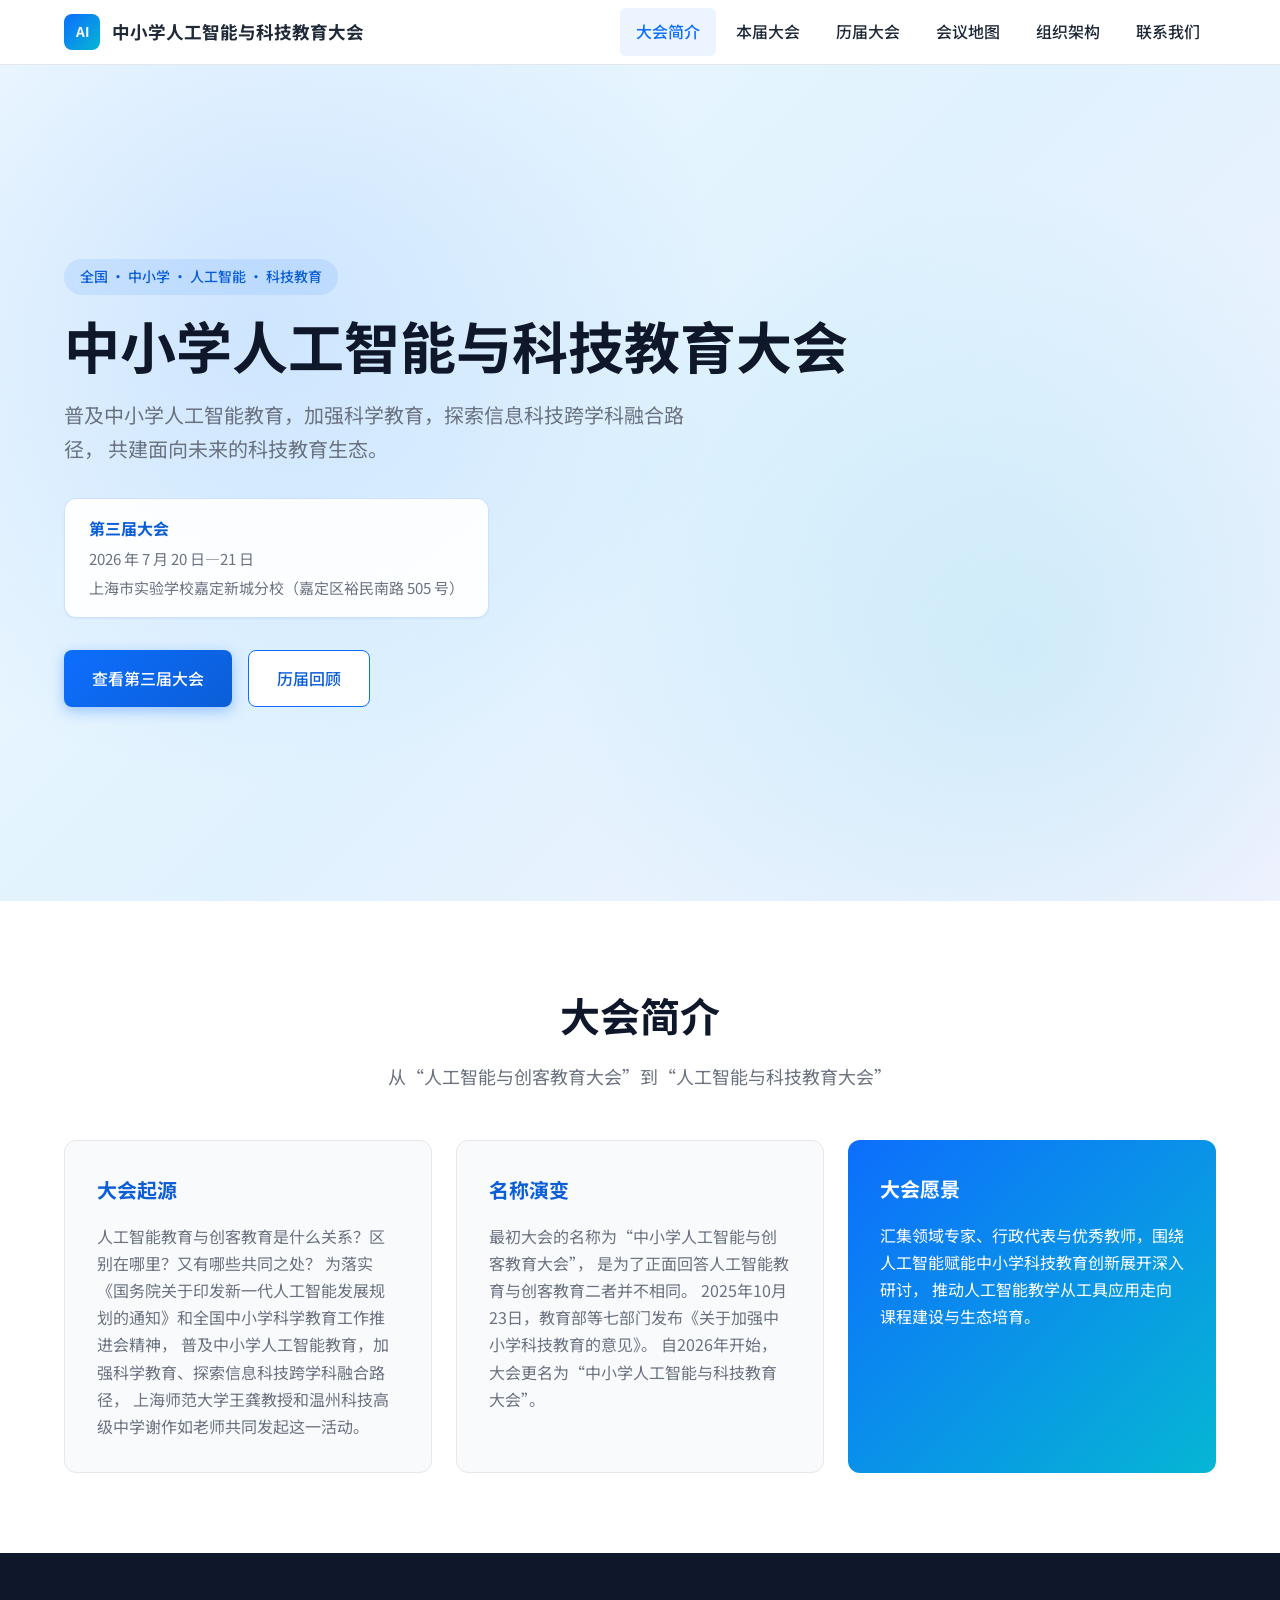
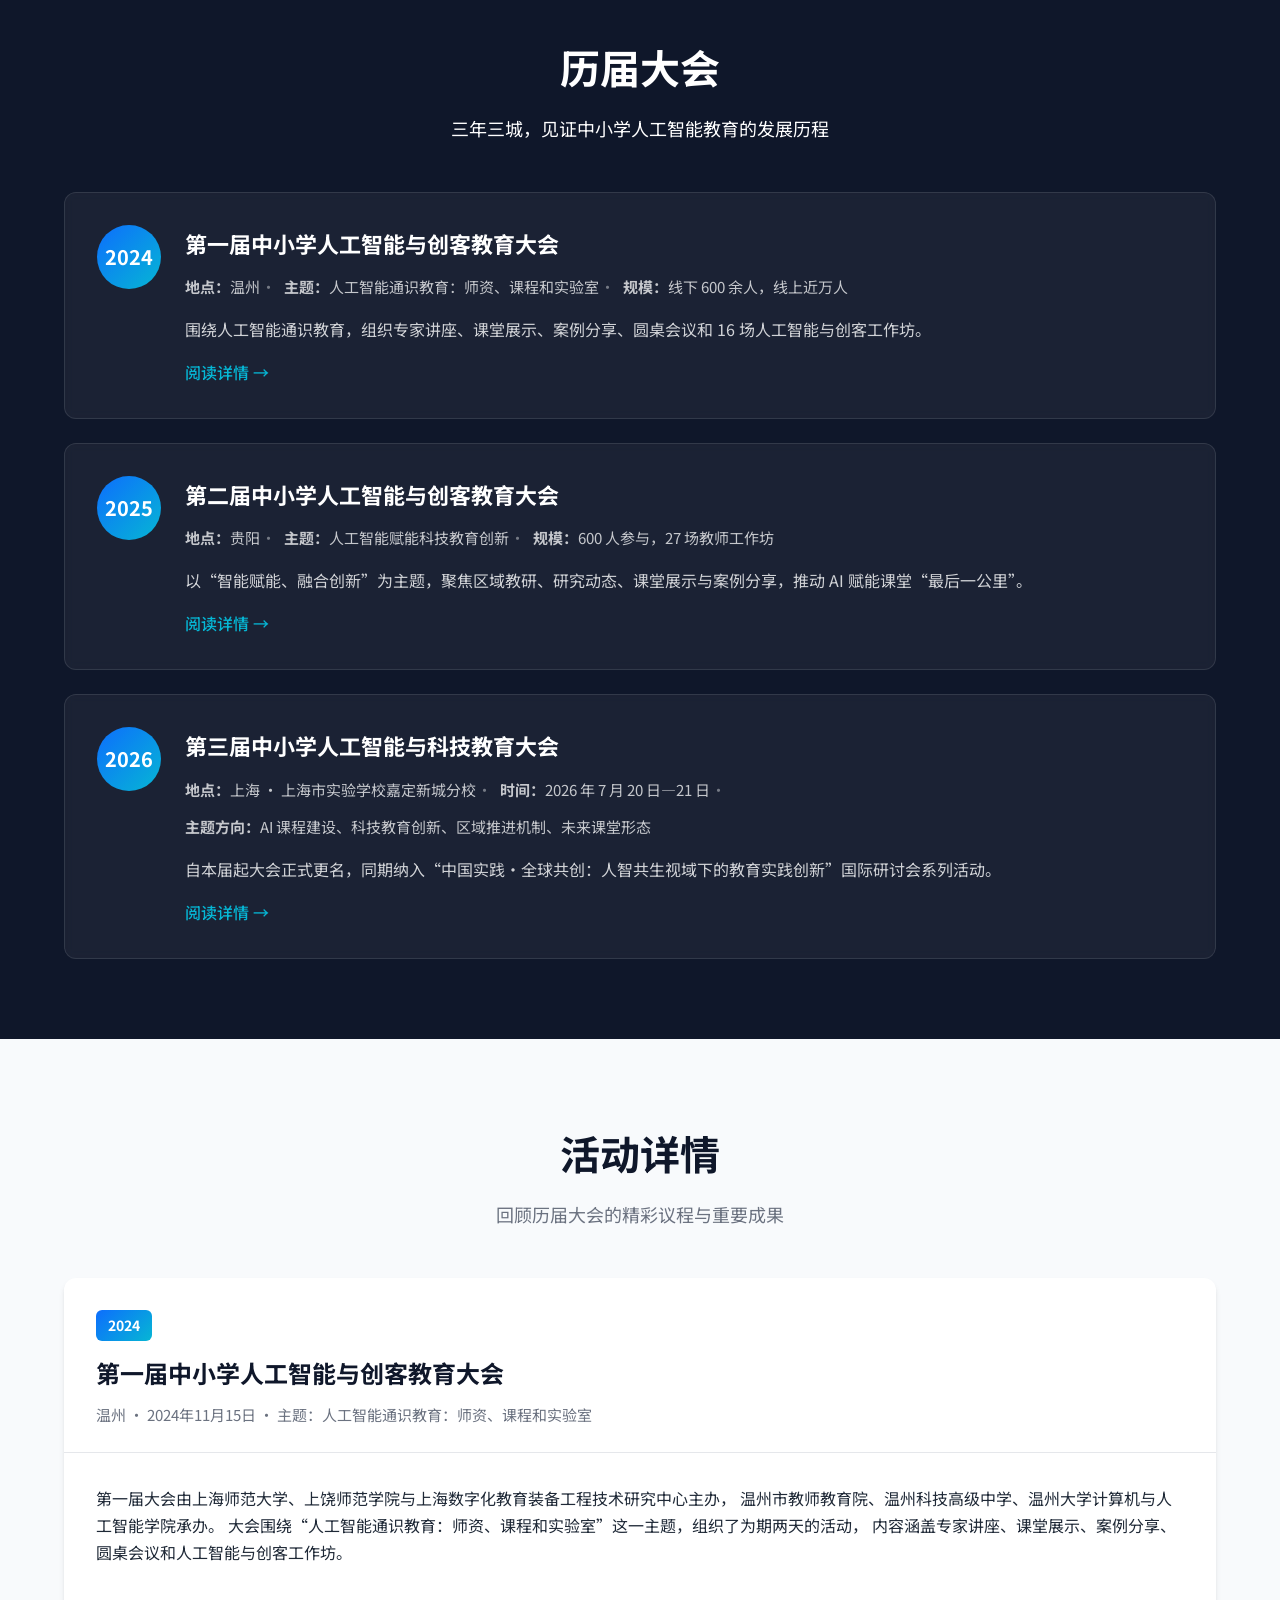
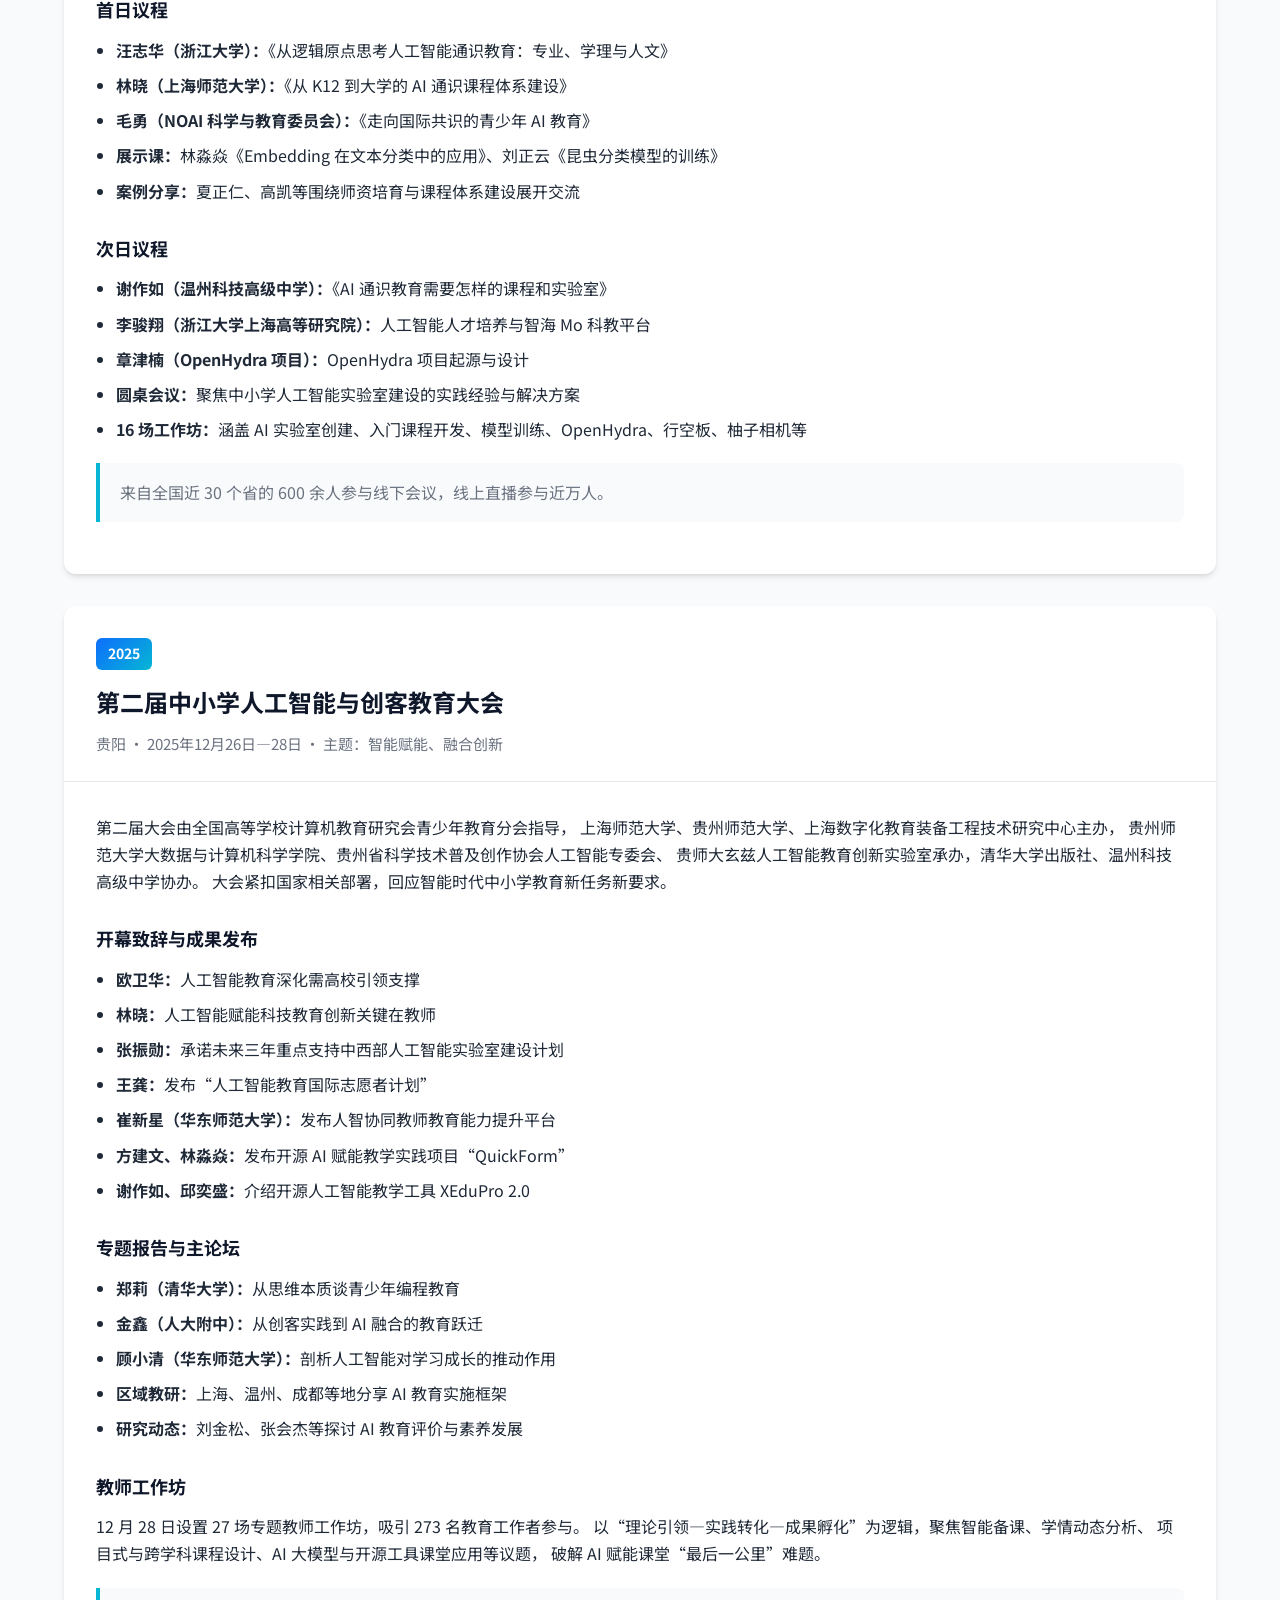
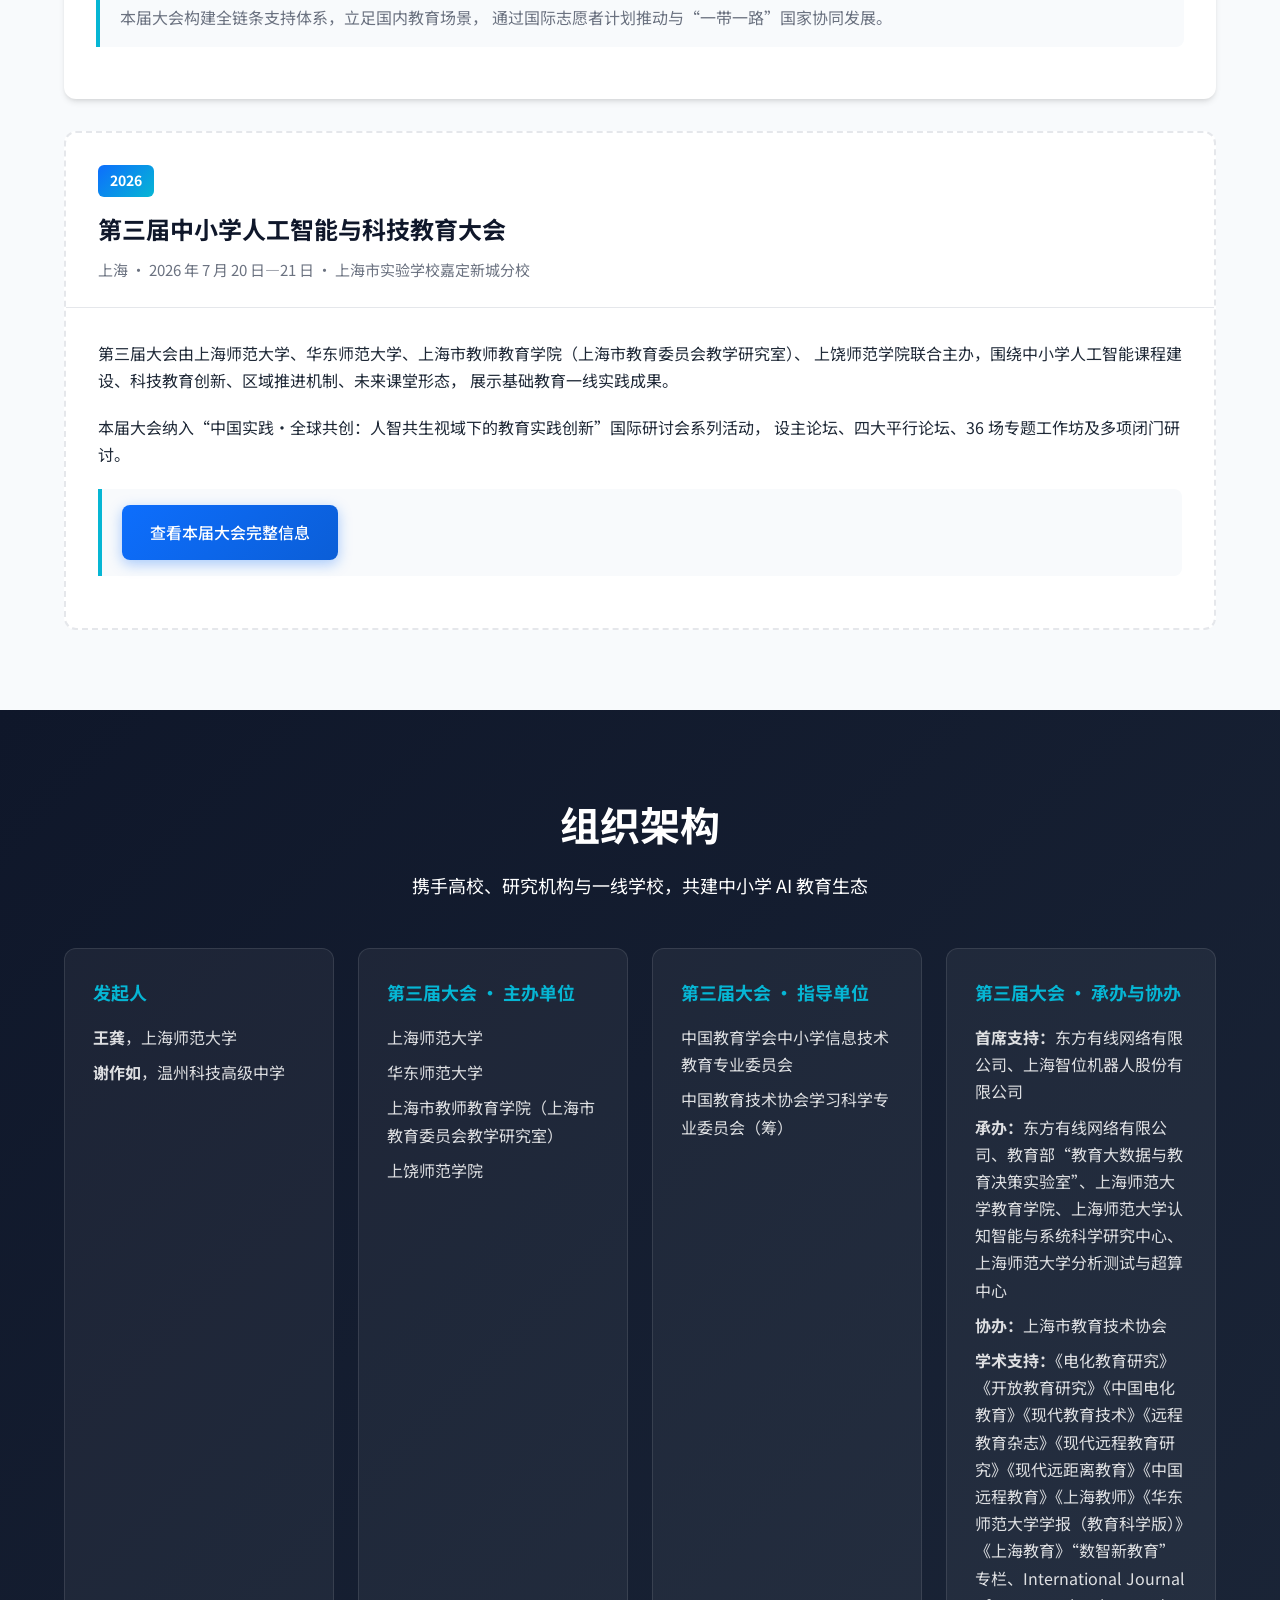
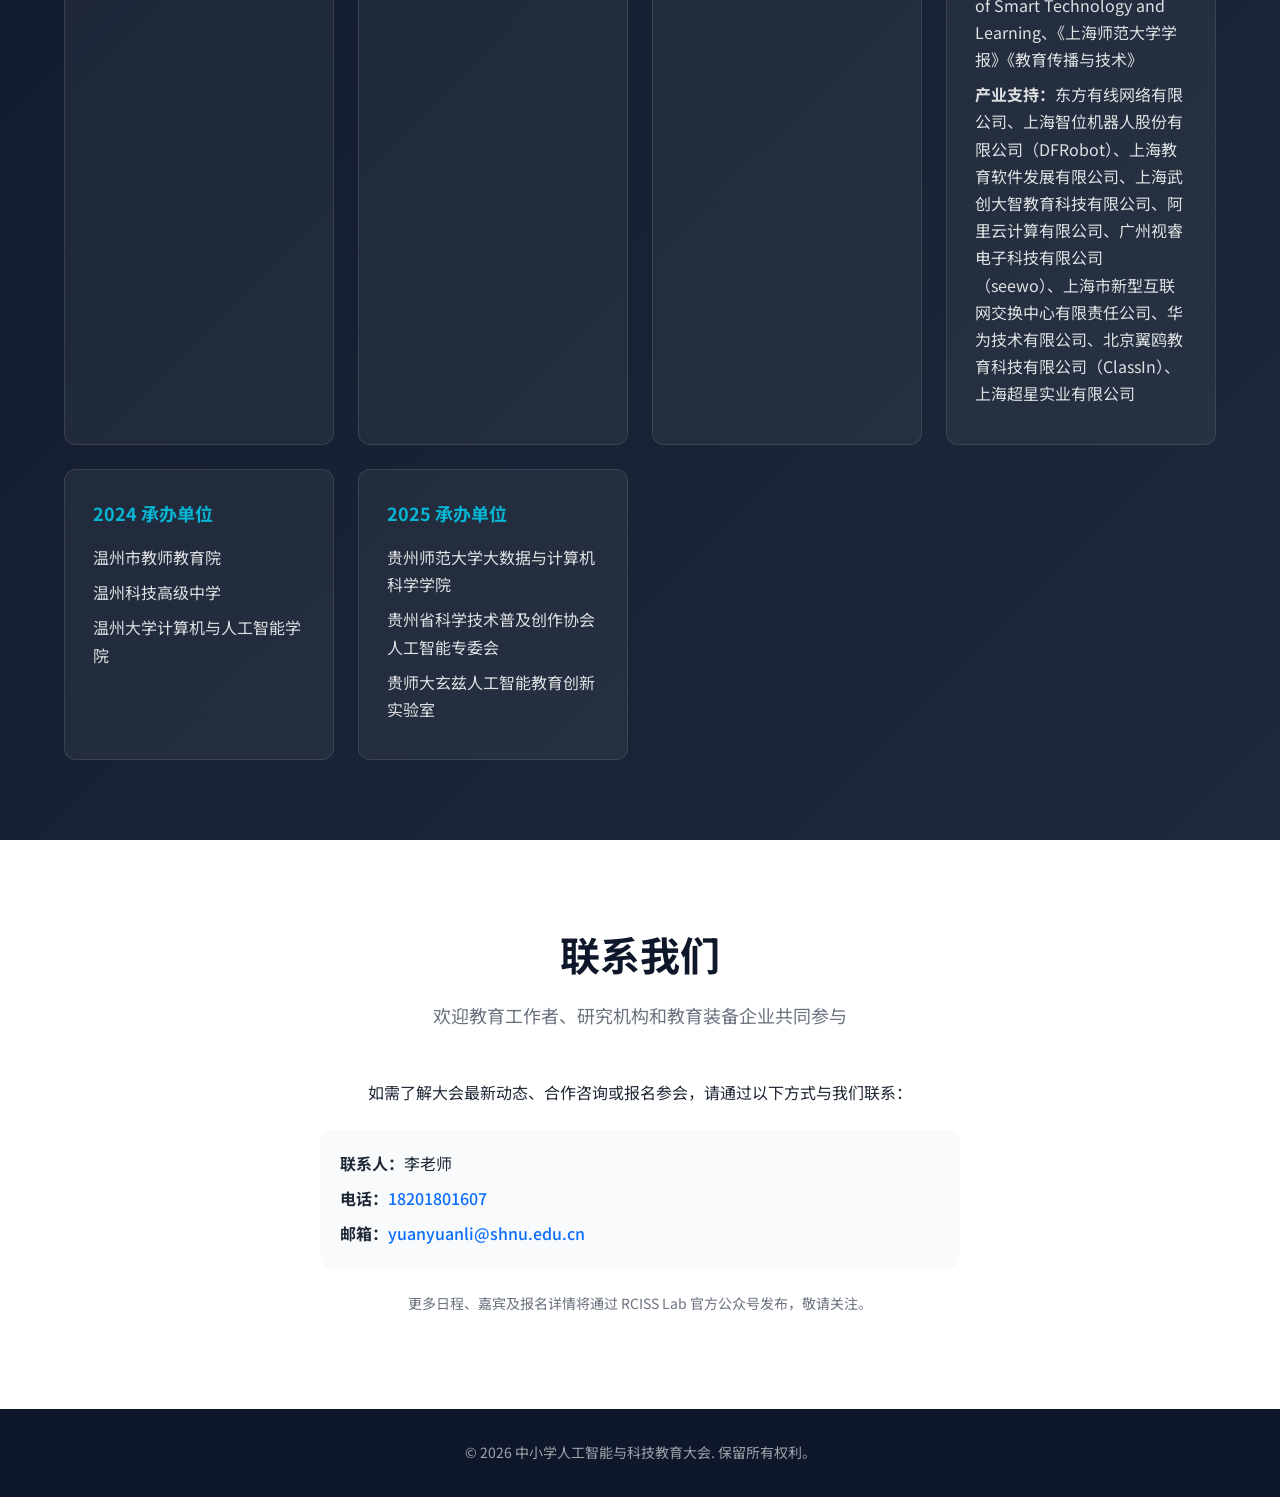
==== index.html @ 795b70e9 "谢作如 更新" ====
<!DOCTYPE html>
<html lang="zh-CN">
<head>
  <meta charset="UTF-8">
  <meta name="viewport" content="width=device-width, initial-scale=1.0">
  <title>中小学人工智能与科技教育大会</title>
  <meta name="description" content="中小学人工智能与科技教育大会官方网站。2026年7月20日—21日，上海市实验学校嘉定新城分校，围绕中小学人工智能课程建设、科技教育创新、区域推进机制与未来课堂形态开展交流研讨。">
  <link rel="stylesheet" href="assets/css/style.css">
  <link rel="preconnect" href="https://fonts.googleapis.com">
  <link rel="preconnect" href="https://fonts.gstatic.com" crossorigin>
  <link href="https://fonts.googleapis.com/css2?family=Noto+Sans+SC:wght@300;400;500;700&display=swap" rel="stylesheet">
</head>
<body>
  <header class="site-header">
    <div class="container nav-wrapper">
      <a class="logo" href="index.html" aria-label="首页">
        <span class="logo-icon">AI</span>
        <span class="logo-text">中小学人工智能与科技教育大会</span>
      </a>
      <nav class="main-nav" aria-label="主导航">
        <button class="nav-toggle" aria-expanded="false" aria-controls="nav-menu" aria-label="打开菜单">
          <span></span><span></span><span></span>
        </button>
        <ul id="nav-menu" class="nav-menu">
          <li><a class="active" href="index.html" aria-current="page">大会简介</a></li>
          <li><a href="current.html">本届大会</a></li>
          <li><a href="#history">历届大会</a></li>
          <li><a href="current.html#map">会议地图</a></li>
          <li><a href="#organizers">组织架构</a></li>
          <li><a href="#contact">联系我们</a></li>
        </ul>
      </nav>
    </div>
  </header>

  <main>
    <section class="hero">
      <div class="container">
        <div class="hero-content">
          <p class="hero-label">全国 · 中小学 · 人工智能 · 科技教育</p>
          <h1>中小学人工智能与科技教育大会</h1>
          <p class="hero-subtitle">
            普及中小学人工智能教育，加强科学教育，探索信息科技跨学科融合路径，
            共建面向未来的科技教育生态。
          </p>
          <div class="hero-banner">
            <strong>第三届大会</strong>
            <span>2026 年 7 月 20 日—21 日</span>
            <span>上海市实验学校嘉定新城分校（嘉定区裕民南路 505 号）</span>
          </div>
          <div class="hero-actions">
            <a class="btn btn-primary" href="current.html">查看第三届大会</a>
            <a class="btn btn-outline" href="#history">历届回顾</a>
          </div>
        </div>
      </div>
      <div class="hero-decoration" aria-hidden="true"></div>
    </section>

    <section id="about" class="section about">
      <div class="container">
        <div class="section-header">
          <h2>大会简介</h2>
          <p class="section-lead">从“人工智能与创客教育大会”到“人工智能与科技教育大会”</p>
        </div>
        <div class="about-grid">
          <div class="about-card">
            <h3>大会起源</h3>
            <p>
              人工智能教育与创客教育是什么关系？区别在哪里？又有哪些共同之处？
              为落实《国务院关于印发新一代人工智能发展规划的通知》和全国中小学科学教育工作推进会精神，
              普及中小学人工智能教育，加强科学教育、探索信息科技跨学科融合路径，
              上海师范大学王龚教授和温州科技高级中学谢作如老师共同发起这一活动。
            </p>
          </div>
          <div class="about-card">
            <h3>名称演变</h3>
            <p>
              最初大会的名称为“中小学人工智能与创客教育大会”，
              是为了正面回答人工智能教育与创客教育二者并不相同。
              2025年10月23日，教育部等七部门发布《关于加强中小学科技教育的意见》。
              自2026年开始，大会更名为“中小学人工智能与科技教育大会”。
            </p>
          </div>
          <div class="about-card highlight">
            <h3>大会愿景</h3>
            <p>
              汇集领域专家、行政代表与优秀教师，围绕人工智能赋能中小学科技教育创新展开深入研讨，
              推动人工智能教学从工具应用走向课程建设与生态培育。
            </p>
          </div>
        </div>
      </div>
    </section>

    <section id="history" class="section history">
      <div class="container">
        <div class="section-header light">
          <h2>历届大会</h2>
          <p class="section-lead">三年三城，见证中小学人工智能教育的发展历程</p>
        </div>
        <div class="timeline">
          <article class="timeline-item">
            <div class="timeline-marker">2024</div>
            <div class="timeline-content">
              <h3>第一届中小学人工智能与创客教育大会</h3>
              <ul class="meta-list">
                <li><strong>地点：</strong>温州</li>
                <li><strong>主题：</strong>人工智能通识教育：师资、课程和实验室</li>
                <li><strong>规模：</strong>线下 600 余人，线上近万人</li>
              </ul>
              <p>围绕人工智能通识教育，组织专家讲座、课堂展示、案例分享、圆桌会议和 16 场人工智能与创客工作坊。</p>
              <a class="link-arrow" href="#conf-2024">阅读详情</a>
            </div>
          </article>
          <article class="timeline-item">
            <div class="timeline-marker">2025</div>
            <div class="timeline-content">
              <h3>第二届中小学人工智能与创客教育大会</h3>
              <ul class="meta-list">
                <li><strong>地点：</strong>贵阳</li>
                <li><strong>主题：</strong>人工智能赋能科技教育创新</li>
                <li><strong>规模：</strong>600 人参与，27 场教师工作坊</li>
              </ul>
              <p>以“智能赋能、融合创新”为主题，聚焦区域教研、研究动态、课堂展示与案例分享，推动 AI 赋能课堂“最后一公里”。</p>
              <a class="link-arrow" href="#conf-2025">阅读详情</a>
            </div>
          </article>
          <article class="timeline-item">
            <div class="timeline-marker">2026</div>
            <div class="timeline-content">
              <h3>第三届中小学人工智能与科技教育大会</h3>
              <ul class="meta-list">
                <li><strong>地点：</strong>上海 · 上海市实验学校嘉定新城分校</li>
                <li><strong>时间：</strong>2026 年 7 月 20 日—21 日</li>
                <li><strong>主题方向：</strong>AI 课程建设、科技教育创新、区域推进机制、未来课堂形态</li>
              </ul>
              <p>自本届起大会正式更名，同期纳入“中国实践·全球共创：人智共生视域下的教育实践创新”国际研讨会系列活动。</p>
              <a class="link-arrow" href="current.html">阅读详情</a>
            </div>
          </article>
        </div>
      </div>
    </section>

    <section id="details" class="section details">
      <div class="container">
        <div class="section-header">
          <h2>活动详情</h2>
          <p class="section-lead">回顾历届大会的精彩议程与重要成果</p>
        </div>

        <article id="conf-2024" class="detail-card">
          <div class="detail-header">
            <span class="detail-year">2024</span>
            <h3>第一届中小学人工智能与创客教育大会</h3>
            <p class="detail-meta">温州 · 2024年11月15日 · 主题：人工智能通识教育：师资、课程和实验室</p>
          </div>
          <div class="detail-body">
            <p>
              第一届大会由上海师范大学、上饶师范学院与上海数字化教育装备工程技术研究中心主办，
              温州市教师教育院、温州科技高级中学、温州大学计算机与人工智能学院承办。
              大会围绕“人工智能通识教育：师资、课程和实验室”这一主题，组织了为期两天的活动，
              内容涵盖专家讲座、课堂展示、案例分享、圆桌会议和人工智能与创客工作坊。
            </p>
            <h4>首日议程</h4>
            <ul>
              <li><strong>汪志华（浙江大学）：</strong>《从逻辑原点思考人工智能通识教育：专业、学理与人文》</li>
              <li><strong>林晓（上海师范大学）：</strong>《从 K12 到大学的 AI 通识课程体系建设》</li>
              <li><strong>毛勇（NOAI 科学与教育委员会）：</strong>《走向国际共识的青少年 AI 教育》</li>
              <li><strong>展示课：</strong>林淼焱《Embedding 在文本分类中的应用》、刘正云《昆虫分类模型的训练》</li>
              <li><strong>案例分享：</strong>夏正仁、高凯等围绕师资培育与课程体系建设展开交流</li>
            </ul>
            <h4>次日议程</h4>
            <ul>
              <li><strong>谢作如（温州科技高级中学）：</strong>《AI 通识教育需要怎样的课程和实验室》</li>
              <li><strong>李骏翔（浙江大学上海高等研究院）：</strong>人工智能人才培养与智海 Mo 科教平台</li>
              <li><strong>章津楠（OpenHydra 项目）：</strong>OpenHydra 项目起源与设计</li>
              <li><strong>圆桌会议：</strong>聚焦中小学人工智能实验室建设的实践经验与解决方案</li>
              <li><strong>16 场工作坊：</strong>涵盖 AI 实验室创建、入门课程开发、模型训练、OpenHydra、行空板、柚子相机等</li>
            </ul>
            <p class="detail-summary">
              来自全国近 30 个省的 600 余人参与线下会议，线上直播参与近万人。
            </p>
          </div>
        </article>

        <article id="conf-2025" class="detail-card">
          <div class="detail-header">
            <span class="detail-year">2025</span>
            <h3>第二届中小学人工智能与创客教育大会</h3>
            <p class="detail-meta">贵阳 · 2025年12月26日—28日 · 主题：智能赋能、融合创新</p>
          </div>
          <div class="detail-body">
            <p>
              第二届大会由全国高等学校计算机教育研究会青少年教育分会指导，
              上海师范大学、贵州师范大学、上海数字化教育装备工程技术研究中心主办，
              贵州师范大学大数据与计算机科学学院、贵州省科学技术普及创作协会人工智能专委会、
              贵师大玄兹人工智能教育创新实验室承办，清华大学出版社、温州科技高级中学协办。
              大会紧扣国家相关部署，回应智能时代中小学教育新任务新要求。
            </p>
            <h4>开幕致辞与成果发布</h4>
            <ul>
              <li><strong>欧卫华：</strong>人工智能教育深化需高校引领支撑</li>
              <li><strong>林晓：</strong>人工智能赋能科技教育创新关键在教师</li>
              <li><strong>张振勋：</strong>承诺未来三年重点支持中西部人工智能实验室建设计划</li>
              <li><strong>王龚：</strong>发布“人工智能教育国际志愿者计划”</li>
              <li><strong>崔新星（华东师范大学）：</strong>发布人智协同教师教育能力提升平台</li>
              <li><strong>方建文、林淼焱：</strong>发布开源 AI 赋能教学实践项目“QuickForm”</li>
              <li><strong>谢作如、邱奕盛：</strong>介绍开源人工智能教学工具 XEduPro 2.0</li>
            </ul>
            <h4>专题报告与主论坛</h4>
            <ul>
              <li><strong>郑莉（清华大学）：</strong>从思维本质谈青少年编程教育</li>
              <li><strong>金鑫（人大附中）：</strong>从创客实践到 AI 融合的教育跃迁</li>
              <li><strong>顾小清（华东师范大学）：</strong>剖析人工智能对学习成长的推动作用</li>
              <li><strong>区域教研：</strong>上海、温州、成都等地分享 AI 教育实施框架</li>
              <li><strong>研究动态：</strong>刘金松、张会杰等探讨 AI 教育评价与素养发展</li>
            </ul>
            <h4>教师工作坊</h4>
            <p>
              12 月 28 日设置 27 场专题教师工作坊，吸引 273 名教育工作者参与。
              以“理论引领—实践转化—成果孵化”为逻辑，聚焦智能备课、学情动态分析、
              项目式与跨学科课程设计、AI 大模型与开源工具课堂应用等议题，
              破解 AI 赋能课堂“最后一公里”难题。
            </p>
            <p class="detail-summary">
              本届大会构建全链条支持体系，立足国内教育场景，
              通过国际志愿者计划推动与“一带一路”国家协同发展。
            </p>
          </div>
        </article>

        <article id="conf-2026" class="detail-card upcoming">
          <div class="detail-header">
            <span class="detail-year">2026</span>
            <h3>第三届中小学人工智能与科技教育大会</h3>
            <p class="detail-meta">上海 · 2026 年 7 月 20 日—21 日 · 上海市实验学校嘉定新城分校</p>
          </div>
          <div class="detail-body">
            <p>
              第三届大会由上海师范大学、华东师范大学、上海市教师教育学院（上海市教育委员会教学研究室）、
              上饶师范学院联合主办，围绕中小学人工智能课程建设、科技教育创新、区域推进机制、未来课堂形态，
              展示基础教育一线实践成果。
            </p>
            <p>
              本届大会纳入“中国实践·全球共创：人智共生视域下的教育实践创新”国际研讨会系列活动，
              设主论坛、四大平行论坛、36 场专题工作坊及多项闭门研讨。
            </p>
            <p class="detail-summary">
              <a class="btn btn-primary" href="current.html">查看本届大会完整信息</a>
            </p>
          </div>
        </article>
      </div>
    </section>

    <section id="organizers" class="section organizers">
      <div class="container">
        <div class="section-header light">
          <h2>组织架构</h2>
          <p class="section-lead">携手高校、研究机构与一线学校，共建中小学 AI 教育生态</p>
        </div>
        <div class="organizer-grid">
          <div class="organizer-card">
            <h3>发起人</h3>
            <ul>
              <li><strong>王龚</strong>，上海师范大学</li>
              <li><strong>谢作如</strong>，温州科技高级中学</li>
            </ul>
          </div>
          <div class="organizer-card">
            <h3>第三届大会 · 主办单位</h3>
            <ul>
              <li>上海师范大学</li>
              <li>华东师范大学</li>
              <li>上海市教师教育学院（上海市教育委员会教学研究室）</li>
              <li>上饶师范学院</li>
            </ul>
          </div>
          <div class="organizer-card">
            <h3>第三届大会 · 指导单位</h3>
            <ul>
              <li>中国教育学会中小学信息技术教育专业委员会</li>
              <li>中国教育技术协会学习科学专业委员会（筹）</li>
            </ul>
          </div>
          <div class="organizer-card">
            <h3>第三届大会 · 承办与协办</h3>
            <ul>
              <li><strong>首席支持：</strong>东方有线网络有限公司、上海智位机器人股份有限公司</li>
              <li><strong>承办：</strong>东方有线网络有限公司、教育部“教育大数据与教育决策实验室”、上海师范大学教育学院、上海师范大学认知智能与系统科学研究中心、上海师范大学分析测试与超算中心</li>
              <li><strong>协办：</strong>上海市教育技术协会</li>
              <li><strong>学术支持：</strong>《电化教育研究》《开放教育研究》《中国电化教育》《现代教育技术》《远程教育杂志》《现代远程教育研究》《现代远距离教育》《中国远程教育》《上海教师》《华东师范大学学报（教育科学版）》《上海教育》“数智新教育”专栏、International Journal of Smart Technology and Learning、《上海师范大学学报》《教育传播与技术》</li>
              <li><strong>产业支持：</strong>东方有线网络有限公司、上海智位机器人股份有限公司（DFRobot）、上海教育软件发展有限公司、上海武创大智教育科技有限公司、阿里云计算有限公司、广州视睿电子科技有限公司（seewo）、上海市新型互联网交换中心有限责任公司、华为技术有限公司、北京翼鸥教育科技有限公司（ClassIn）、上海超星实业有限公司</li>
            </ul>
          </div>
          <div class="organizer-card">
            <h3>2024 承办单位</h3>
            <ul>
              <li>温州市教师教育院</li>
              <li>温州科技高级中学</li>
              <li>温州大学计算机与人工智能学院</li>
            </ul>
          </div>
          <div class="organizer-card">
            <h3>2025 承办单位</h3>
            <ul>
              <li>贵州师范大学大数据与计算机科学学院</li>
              <li>贵州省科学技术普及创作协会人工智能专委会</li>
              <li>贵师大玄兹人工智能教育创新实验室</li>
            </ul>
          </div>
        </div>
      </div>
    </section>

    <section id="contact" class="section contact">
      <div class="container">
        <div class="section-header">
          <h2>联系我们</h2>
          <p class="section-lead">欢迎教育工作者、研究机构和教育装备企业共同参与</p>
        </div>
        <div class="contact-content">
          <p>
            如需了解大会最新动态、合作咨询或报名参会，请通过以下方式与我们联系：
          </p>
          <div class="contact-info">
            <p><strong>联系人：</strong>李老师</p>
            <p><strong>电话：</strong><a href="tel:18201801607">18201801607</a></p>
            <p><strong>邮箱：</strong><a href="mailto:yuanyuanli@shnu.edu.cn">yuanyuanli@shnu.edu.cn</a></p>
          </div>
          <p class="contact-note">更多日程、嘉宾及报名详情将通过 RCISS Lab 官方公众号发布，敬请关注。</p>
        </div>
      </div>
    </section>
  </main>

  <footer class="site-footer">
    <div class="container">
      <p>© <span id="year"></span> 中小学人工智能与科技教育大会. 保留所有权利。</p>
    </div>
  </footer>

  <script>
    document.getElementById('year').textContent = new Date().getFullYear();

    const navToggle = document.querySelector('.nav-toggle');
    const navMenu = document.getElementById('nav-menu');
    navToggle.addEventListener('click', () => {
      const expanded = navToggle.getAttribute('aria-expanded') === 'true';
      navToggle.setAttribute('aria-expanded', !expanded);
      navMenu.classList.toggle('open');
    });

    document.querySelectorAll('.nav-menu a').forEach(link => {
      link.addEventListener('click', () => {
        navToggle.setAttribute('aria-expanded', 'false');
        navMenu.classList.remove('open');
      });
    });
  </script>
</body>
</html>
---- assets/css/style.css ----
:root {
  --color-primary: #0d6efd;
  --color-primary-dark: #0b5ed7;
  --color-secondary: #06b6d4;
  --color-accent: #f59e0b;
  --color-text: #1f2937;
  --color-text-light: #6b7280;
  --color-bg: #ffffff;
  --color-bg-alt: #f8fafc;
  --color-bg-dark: #0f172a;
  --color-border: #e5e7eb;
  --shadow-sm: 0 1px 2px 0 rgba(0, 0, 0, 0.05);
  --shadow-md: 0 4px 6px -1px rgba(0, 0, 0, 0.1), 0 2px 4px -2px rgba(0, 0, 0, 0.1);
  --shadow-lg: 0 10px 15px -3px rgba(0, 0, 0, 0.1), 0 4px 6px -4px rgba(0, 0, 0, 0.1);
  --radius: 0.75rem;
  --max-width: 1200px;
  --header-height: 4rem;
}

* {
  box-sizing: border-box;
}

html {
  scroll-behavior: smooth;
}

body {
  margin: 0;
  font-family: "Noto Sans SC", "PingFang SC", "Microsoft YaHei", sans-serif;
  color: var(--color-text);
  line-height: 1.7;
  background: var(--color-bg);
}

a {
  color: var(--color-primary);
  text-decoration: none;
}

a:hover {
  text-decoration: underline;
}

img {
  max-width: 100%;
  height: auto;
}

.container {
  width: 100%;
  max-width: var(--max-width);
  margin: 0 auto;
  padding: 0 1.5rem;
}

/* Header */
.site-header {
  position: sticky;
  top: 0;
  z-index: 100;
  background: rgba(255, 255, 255, 0.95);
  backdrop-filter: blur(8px);
  border-bottom: 1px solid var(--color-border);
}

.nav-wrapper {
  display: flex;
  align-items: center;
  justify-content: space-between;
  height: var(--header-height);
}

.logo {
  display: flex;
  align-items: center;
  gap: 0.75rem;
  color: var(--color-text);
  font-weight: 700;
  font-size: 1.1rem;
}

.logo:hover {
  text-decoration: none;
}

.logo-icon {
  display: inline-flex;
  align-items: center;
  justify-content: center;
  width: 2.25rem;
  height: 2.25rem;
  border-radius: 0.5rem;
  background: linear-gradient(135deg, var(--color-primary), var(--color-secondary));
  color: #fff;
  font-size: 0.85rem;
  font-weight: 700;
}

.logo-text {
  display: none;
}

@media (min-width: 640px) {
  .logo-text {
    display: inline;
  }
}

.main-nav {
  position: relative;
}

.nav-toggle {
  display: flex;
  flex-direction: column;
  justify-content: center;
  gap: 0.3rem;
  width: 2.5rem;
  height: 2.5rem;
  padding: 0.5rem;
  background: transparent;
  border: 1px solid var(--color-border);
  border-radius: 0.375rem;
  cursor: pointer;
}

.nav-toggle span {
  display: block;
  height: 2px;
  background: var(--color-text);
  border-radius: 2px;
  transition: transform 0.2s, opacity 0.2s;
}

.nav-toggle span:nth-child(1) { width: 100%; }
.nav-toggle span:nth-child(2) { width: 75%; }
.nav-toggle span:nth-child(3) { width: 50%; }

.nav-menu {
  position: absolute;
  top: calc(var(--header-height) - 1rem);
  right: 0;
  min-width: 12rem;
  margin: 0;
  padding: 0.5rem;
  list-style: none;
  background: #fff;
  border: 1px solid var(--color-border);
  border-radius: var(--radius);
  box-shadow: var(--shadow-lg);
  opacity: 0;
  visibility: hidden;
  transform: translateY(-0.5rem);
  transition: opacity 0.2s, transform 0.2s, visibility 0.2s;
}

.nav-menu.open {
  opacity: 1;
  visibility: visible;
  transform: translateY(0);
}

.nav-menu a {
  display: block;
  padding: 0.625rem 1rem;
  color: var(--color-text);
  border-radius: 0.375rem;
  font-weight: 500;
}

.nav-menu a:hover {
  background: var(--color-bg-alt);
  text-decoration: none;
}

.nav-menu a.active {
  color: var(--color-primary);
  background: rgba(13, 110, 253, 0.08);
}

.site-header-dark {
  background: rgba(26, 11, 46, 0.95);
  border-bottom-color: rgba(255, 255, 255, 0.1);
}

.site-header-dark .logo {
  color: #fff;
}

.site-header-dark .nav-toggle {
  border-color: rgba(255, 255, 255, 0.3);
}

.site-header-dark .nav-toggle span {
  background: #fff;
}

.site-header-dark .nav-menu a {
  color: #e2e8f0;
}

.site-header-dark .nav-menu a:hover {
  background: rgba(255, 255, 255, 0.1);
  color: #fff;
}

.site-header-dark .nav-menu a.active {
  color: #ff4ecd;
  background: rgba(255, 255, 255, 0.12);
}

.site-header-dark .nav-menu.open {
  background: rgba(26, 11, 46, 0.98);
  border-color: rgba(255, 255, 255, 0.15);
}

@media (min-width: 900px) {
  .nav-toggle {
    display: none;
  }

  .nav-menu {
    position: static;
    display: flex;
    gap: 0.25rem;
    min-width: auto;
    padding: 0;
    background: transparent;
    border: none;
    box-shadow: none;
    opacity: 1;
    visibility: visible;
    transform: none;
  }
}

/* Hero */
.hero {
  position: relative;
  display: flex;
  align-items: center;
  min-height: calc(100vh - var(--header-height));
  padding: 4rem 0;
  background: linear-gradient(135deg, #f0f9ff 0%, #e0f2fe 50%, #f5f3ff 100%);
  overflow: hidden;
}

.hero-decoration {
  position: absolute;
  inset: 0;
  background:
    radial-gradient(circle at 20% 30%, rgba(13, 110, 253, 0.12) 0%, transparent 40%),
    radial-gradient(circle at 80% 70%, rgba(6, 182, 212, 0.12) 0%, transparent 40%);
  pointer-events: none;
}

.hero-content {
  position: relative;
  z-index: 1;
  max-width: 800px;
}

.hero-label {
  display: inline-block;
  margin: 0 0 1rem;
  padding: 0.375rem 1rem;
  font-size: 0.875rem;
  font-weight: 500;
  color: var(--color-primary-dark);
  background: rgba(13, 110, 253, 0.1);
  border-radius: 999px;
}

.hero h1 {
  margin: 0 0 1.25rem;
  font-size: clamp(2rem, 5vw, 3.5rem);
  font-weight: 700;
  line-height: 1.2;
  color: #0f172a;
}

.hero-subtitle {
  margin: 0 0 2rem;
  font-size: clamp(1rem, 2vw, 1.25rem);
  color: var(--color-text-light);
  max-width: 640px;
}

.hero-actions {
  display: flex;
  flex-wrap: wrap;
  gap: 1rem;
}

.hero-banner {
  display: inline-flex;
  flex-direction: column;
  gap: 0.25rem;
  margin-bottom: 2rem;
  padding: 1rem 1.5rem;
  background: rgba(255, 255, 255, 0.9);
  border: 1px solid rgba(13, 110, 253, 0.2);
  border-radius: var(--radius);
  box-shadow: var(--shadow-sm);
}

.hero-banner strong {
  color: var(--color-primary-dark);
  font-size: 1rem;
}

.hero-banner span {
  color: var(--color-text-light);
  font-size: 0.9375rem;
}

.hero-current {
  background: linear-gradient(135deg, #240b36 0%, #b5179e 35%, #1a0b2e 70%, #0f0c29 100%);
}

.hero-current .hero-decoration {
  background:
    radial-gradient(circle at 15% 15%, rgba(255, 78, 205, 0.25) 0%, transparent 35%),
    radial-gradient(circle at 85% 85%, rgba(67, 97, 238, 0.2) 0%, transparent 35%),
    repeating-linear-gradient(-45deg, rgba(255, 255, 255, 0.03) 0px, rgba(255, 255, 255, 0.03) 1px, transparent 1px, transparent 30px);
}

.hero-current h1,
.hero-current .hero-subtitle {
  color: #fff;
}

.hero-current .hero-label {
  color: #ffd6f5;
  background: rgba(255, 78, 205, 0.18);
  border: 1px solid rgba(255, 78, 205, 0.4);
}

.hero-current .hero-banner {
  background: rgba(15, 12, 41, 0.45);
  border-color: rgba(255, 78, 205, 0.3);
  box-shadow: 0 8px 32px rgba(0, 0, 0, 0.25);
}

.hero-current .hero-banner strong {
  color: #ff4ecd;
}

.hero-current .hero-banner span {
  color: #f3e8ff;
}

.hero-current .btn-primary {
  background: linear-gradient(135deg, #ff4ecd, #b5179e);
  box-shadow: 0 4px 14px rgba(255, 78, 205, 0.35);
}

.hero-current .btn-primary:hover {
  box-shadow: 0 6px 20px rgba(255, 78, 205, 0.45);
}

.hero-current .btn-outline {
  color: #fff;
  background: rgba(255, 255, 255, 0.08);
  border-color: rgba(255, 78, 205, 0.5);
}

.hero-current .btn-outline:hover {
  background: rgba(255, 78, 205, 0.15);
}

.hero-content-split {
  display: grid;
  grid-template-columns: 1fr auto;
  gap: 3rem;
  align-items: center;
  max-width: var(--max-width);
}

.hero-content-split .hero-text {
  max-width: 720px;
}

.hero-content-split .hero-cta {
  display: flex;
  flex-direction: column;
  align-items: flex-end;
  justify-content: center;
}

.hero-content-split .hero-actions {
  flex-direction: column;
  gap: 1rem;
}

.hero-content-split .hero-actions .btn {
  width: 12rem;
}

@media (max-width: 900px) {
  .hero-content-split {
    grid-template-columns: 1fr;
    gap: 2rem;
  }

  .hero-content-split .hero-cta {
    align-items: flex-start;
  }

  .hero-content-split .hero-actions {
    flex-direction: row;
  }

  .hero-content-split .hero-actions .btn {
    width: auto;
  }
}

.btn {
  display: inline-flex;
  align-items: center;
  justify-content: center;
  padding: 0.875rem 1.75rem;
  font-size: 1rem;
  font-weight: 500;
  border-radius: 0.5rem;
  transition: background 0.2s, color 0.2s, box-shadow 0.2s;
}

.btn:hover {
  text-decoration: none;
}

.btn-primary {
  color: #fff;
  background: linear-gradient(135deg, var(--color-primary), var(--color-primary-dark));
  box-shadow: 0 4px 14px rgba(13, 110, 253, 0.35);
}

.btn-primary:hover {
  box-shadow: 0 6px 20px rgba(13, 110, 253, 0.45);
}

.btn-outline {
  color: var(--color-primary-dark);
  background: #fff;
  border: 1px solid var(--color-primary);
}

.btn-outline:hover {
  background: rgba(13, 110, 253, 0.05);
}

/* Sections */
.section {
  padding: 5rem 0;
}

.section-header {
  text-align: center;
  margin-bottom: 3rem;
}

.section-header h2 {
  margin: 0 0 0.75rem;
  font-size: clamp(1.75rem, 4vw, 2.5rem);
  color: #0f172a;
}

.section-header.light h2,
.section-header.light .section-lead {
  color: #fff;
}

.section-lead {
  margin: 0;
  font-size: 1.125rem;
  color: var(--color-text-light);
}

/* About */
.about {
  background: var(--color-bg);
}

.about-grid {
  display: grid;
  grid-template-columns: repeat(auto-fit, minmax(280px, 1fr));
  gap: 1.5rem;
}

.about-card {
  padding: 2rem;
  background: var(--color-bg-alt);
  border-radius: var(--radius);
  border: 1px solid var(--color-border);
}

.about-card h3 {
  margin: 0 0 1rem;
  font-size: 1.25rem;
  color: var(--color-primary-dark);
}

.about-card p {
  margin: 0;
  color: var(--color-text-light);
}

.about-card.highlight {
  background: linear-gradient(135deg, var(--color-primary), var(--color-secondary));
  color: #fff;
  border: none;
}

.about-card.highlight h3,
.about-card.highlight p {
  color: #fff;
}

.about-card .note {
  margin-top: 0.75rem;
  font-size: 0.875rem;
  color: var(--color-text-light);
}

.about-card.highlight .note {
  color: rgba(255, 255, 255, 0.85);
}

/* History / Timeline */
.history {
  background: var(--color-bg-dark);
}

.timeline {
  display: grid;
  gap: 1.5rem;
}

.timeline-item {
  display: grid;
  grid-template-columns: auto 1fr;
  gap: 1.5rem;
  padding: 2rem;
  background: rgba(255, 255, 255, 0.05);
  border: 1px solid rgba(255, 255, 255, 0.1);
  border-radius: var(--radius);
  backdrop-filter: blur(4px);
  transition: transform 0.2s, background 0.2s;
}

.timeline-item:hover {
  background: rgba(255, 255, 255, 0.08);
  transform: translateY(-2px);
}

.timeline-marker {
  display: flex;
  flex-direction: column;
  align-items: center;
  justify-content: center;
  width: 4rem;
  height: 4rem;
  font-size: 1.25rem;
  font-weight: 700;
  line-height: 1.2;
  color: #fff;
  background: linear-gradient(135deg, var(--color-primary), var(--color-secondary));
  border-radius: 50%;
}

.timeline-marker small {
  font-size: 0.65rem;
  font-weight: 500;
  opacity: 0.9;
}

.timeline-content h3 {
  margin: 0 0 0.75rem;
  font-size: 1.375rem;
  color: #fff;
}

.timeline-content p {
  margin: 0 0 1rem;
  color: rgba(255, 255, 255, 0.8);
}

.meta-list {
  display: flex;
  flex-wrap: wrap;
  gap: 0.75rem 1.5rem;
  margin: 0 0 1rem;
  padding: 0;
  list-style: none;
  font-size: 0.9375rem;
  color: rgba(255, 255, 255, 0.75);
}

.meta-list li {
  position: relative;
}

.meta-list li:not(:last-child)::after {
  content: "·";
  position: absolute;
  right: -1rem;
  color: rgba(255, 255, 255, 0.4);
}

.link-arrow {
  display: inline-flex;
  align-items: center;
  gap: 0.25rem;
  font-weight: 500;
  color: var(--color-secondary);
}

.link-arrow::after {
  content: "→";
  transition: transform 0.2s;
}

.link-arrow:hover::after {
  transform: translateX(4px);
}

@media (max-width: 640px) {
  .timeline-item {
    grid-template-columns: 1fr;
  }

  .timeline-marker {
    width: 3.5rem;
    height: 3.5rem;
    font-size: 1rem;
  }
}

/* Details */
.details {
  background: var(--color-bg-alt);
}

.detail-card {
  margin-bottom: 2rem;
  background: #fff;
  border-radius: var(--radius);
  box-shadow: var(--shadow-md);
  overflow: hidden;
}

.detail-card:last-child {
  margin-bottom: 0;
}

.detail-card.upcoming {
  border: 2px dashed var(--color-border);
  box-shadow: none;
}

.detail-header {
  padding: 2rem 2rem 1.5rem;
  border-bottom: 1px solid var(--color-border);
}

.detail-year {
  display: inline-block;
  margin-bottom: 0.75rem;
  padding: 0.25rem 0.75rem;
  font-size: 0.875rem;
  font-weight: 700;
  color: #fff;
  background: linear-gradient(135deg, var(--color-primary), var(--color-secondary));
  border-radius: 0.375rem;
}

.detail-header h3 {
  margin: 0 0 0.5rem;
  font-size: 1.5rem;
  color: #0f172a;
}

.detail-meta {
  margin: 0;
  color: var(--color-text-light);
  font-size: 0.9375rem;
}

.detail-body {
  padding: 2rem;
}

.detail-body p {
  margin: 0 0 1.25rem;
}

.detail-body h4 {
  margin: 1.75rem 0 0.75rem;
  font-size: 1.125rem;
  color: #0f172a;
}

.detail-body ul {
  margin: 0 0 1.25rem;
  padding-left: 1.25rem;
}

.detail-body ul ul {
  margin-top: 0.5rem;
  margin-bottom: 0.75rem;
}

.detail-body li {
  margin-bottom: 0.5rem;
}

.detail-summary {
  padding: 1rem 1.25rem;
  background: var(--color-bg-alt);
  border-left: 4px solid var(--color-secondary);
  border-radius: 0 0.5rem 0.5rem 0;
  color: var(--color-text-light);
}

.agenda-list {
  margin: 0;
  padding: 0;
  list-style: none;
}

.agenda-list li {
  display: flex;
  gap: 1.5rem;
  padding: 1.25rem 1.5rem;
  margin-bottom: 1rem;
  background: var(--color-bg-alt);
  border: 1px solid var(--color-border);
  border-radius: var(--radius);
}

.agenda-list li:last-child {
  margin-bottom: 0;
}

.agenda-time {
  flex-shrink: 0;
  width: 7rem;
  font-weight: 700;
  color: var(--color-primary-dark);
}

.agenda-content {
  flex: 1;
  min-width: 0;
}

.agenda-title {
  display: block;
  font-weight: 700;
  color: #0f172a;
  margin-bottom: 0.25rem;
}

.agenda-speaker {
  display: block;
  color: var(--color-text-light);
  font-size: 0.9375rem;
  line-height: 1.6;
}

.forum-grid {
  display: grid;
  grid-template-columns: repeat(auto-fit, minmax(280px, 1fr));
  gap: 1.5rem;
}

.forum-grid .detail-card {
  margin-bottom: 0;
  height: 100%;
}

.tag-list {
  display: flex;
  flex-wrap: wrap;
  gap: 0.5rem;
  margin: 0 0 1.25rem;
  padding: 0;
  list-style: none;
}

.tag-list li {
  padding: 0.375rem 0.75rem;
  background: var(--color-bg-alt);
  border: 1px solid var(--color-border);
  border-radius: 999px;
  font-size: 0.875rem;
  color: var(--color-text-light);
}

@media (max-width: 640px) {
  .agenda-list li {
    flex-direction: column;
    gap: 0.5rem;
    padding: 1rem;
  }

  .agenda-time {
    width: auto;
  }
}

/* Venue Map */
.venue-map {
  margin: 0 0 1.5rem;
  text-align: center;
}

.venue-map img {
  width: 100%;
  max-width: 100%;
  height: auto;
  border-radius: var(--radius);
  box-shadow: var(--shadow-md);
}

.venue-map figcaption {
  margin-top: 1rem;
  font-size: 0.9375rem;
  color: var(--color-text-light);
}

.map-legend {
  display: grid;
  grid-template-columns: repeat(auto-fit, minmax(200px, 1fr));
  gap: 1rem;
}

.legend-item {
  padding: 1rem;
  background: var(--color-bg-alt);
  border: 1px solid var(--color-border);
  border-radius: var(--radius);
}

.legend-item strong {
  display: block;
  margin-bottom: 0.25rem;
  color: #0f172a;
}

.legend-item span {
  font-size: 0.9375rem;
  color: var(--color-text-light);
}

/* Organizers */
.organizers {
  background: linear-gradient(135deg, #0f172a 0%, #1e293b 100%);
}

.organizer-grid {
  display: grid;
  grid-template-columns: repeat(auto-fit, minmax(240px, 1fr));
  gap: 1.5rem;
}

.organizer-grid-3 {
  grid-template-columns: repeat(3, 1fr);
}

.organizer-card {
  padding: 1.75rem;
  background: rgba(255, 255, 255, 0.05);
  border: 1px solid rgba(255, 255, 255, 0.1);
  border-radius: var(--radius);
}

.organizer-card h3 {
  margin: 0 0 1rem;
  font-size: 1.125rem;
  color: var(--color-secondary);
}

.organizer-card ul {
  margin: 0;
  padding: 0;
  list-style: none;
}

.organizer-card li {
  margin-bottom: 0.5rem;
  color: rgba(255, 255, 255, 0.85);
}

/* Contact */
.contact {
  background: var(--color-bg);
  text-align: center;
}

.contact-content {
  max-width: 640px;
  margin: 0 auto;
}

.contact-info {
  margin: 1.5rem 0;
  padding: 1.25rem;
  background: var(--color-bg-alt);
  border-radius: var(--radius);
  text-align: left;
}

.contact-info p {
  margin: 0 0 0.5rem;
}

.contact-info p:last-child {
  margin-bottom: 0;
}

.contact-info a {
  color: var(--color-primary);
  font-weight: 500;
}

.contact-note {
  font-size: 0.875rem;
  color: var(--color-text-light);
}

/* Footer */
.site-footer {
  padding: 2rem 0;
  text-align: center;
  background: var(--color-bg-dark);
  color: rgba(255, 255, 255, 0.6);
  font-size: 0.875rem;
}

.site-footer p {
  margin: 0;
}

/* Utilities */
@media (max-width: 640px) {
  .section {
    padding: 3rem 0;
  }

  .hero {
    min-height: auto;
    padding: 3rem 0;
  }

  .detail-header,
  .detail-body {
    padding: 1.5rem;
  }

  .organizer-grid-3 {
    grid-template-columns: 1fr;
  }
}
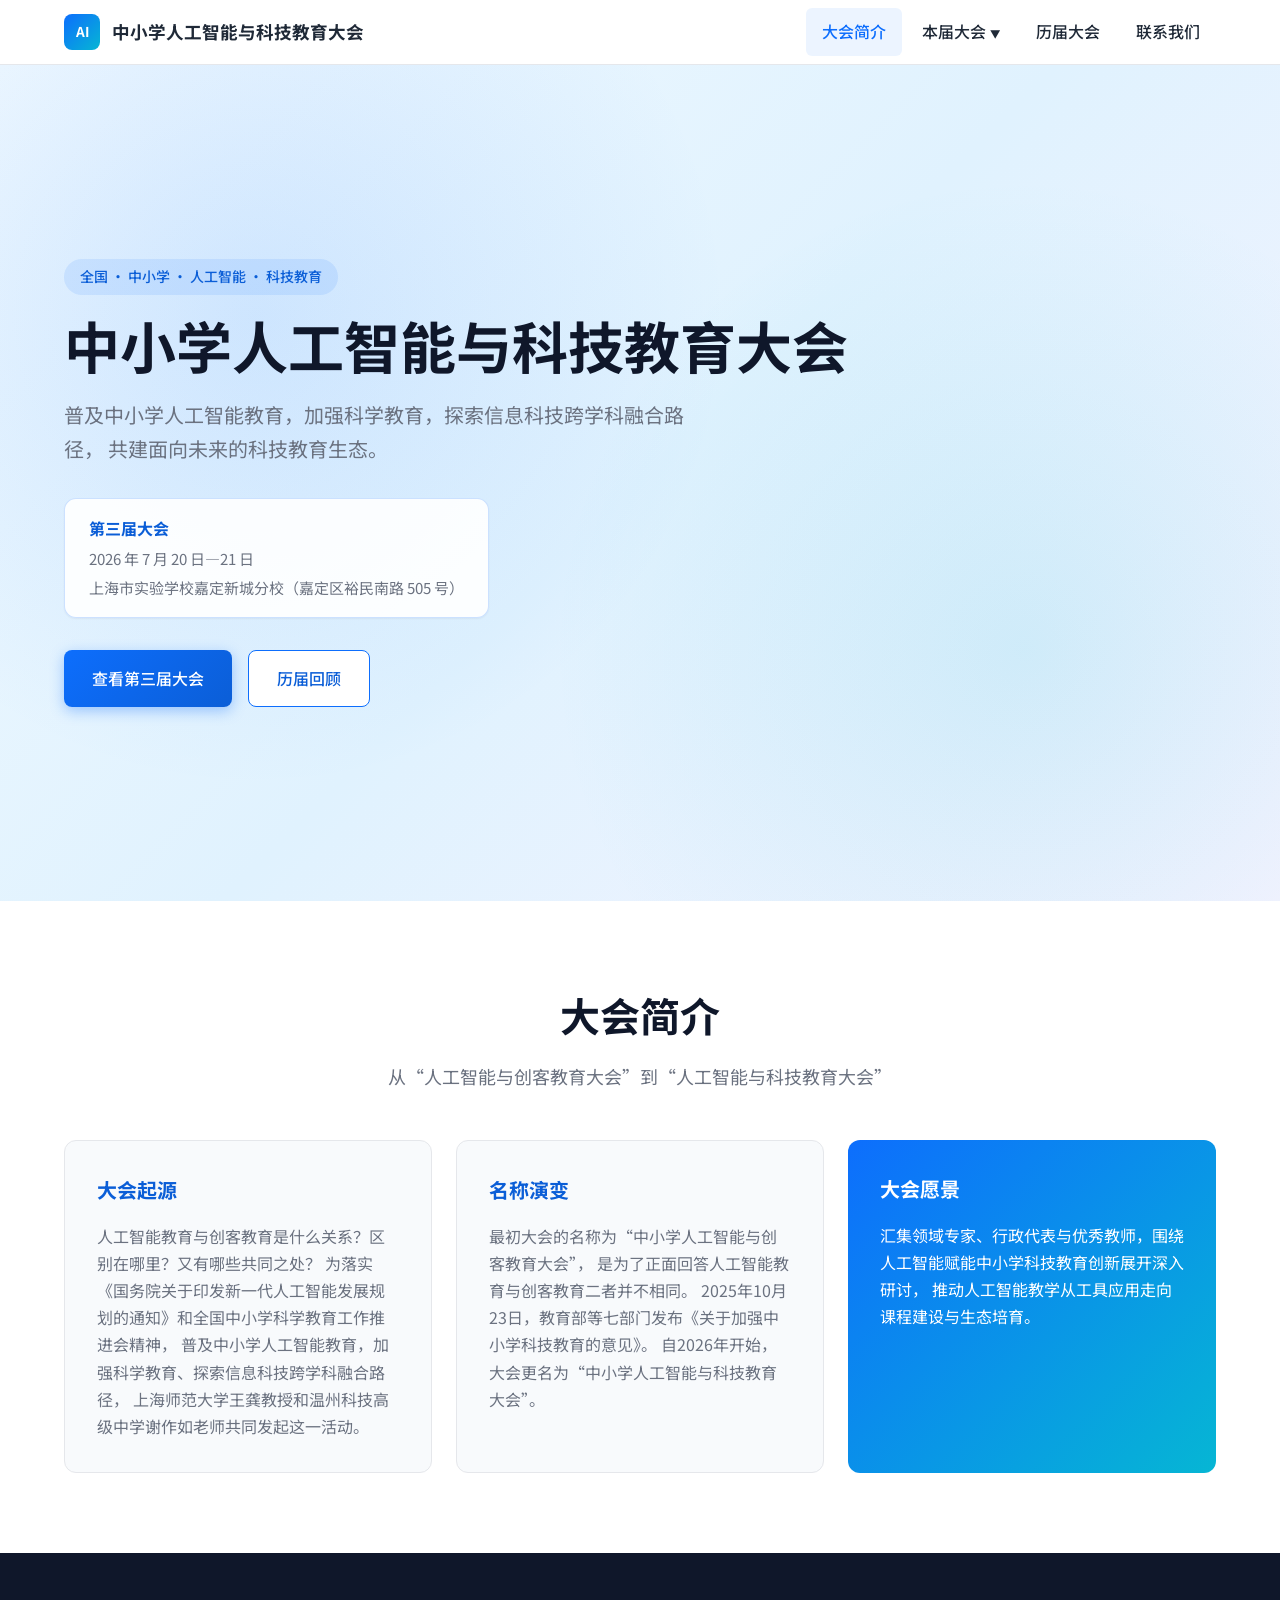
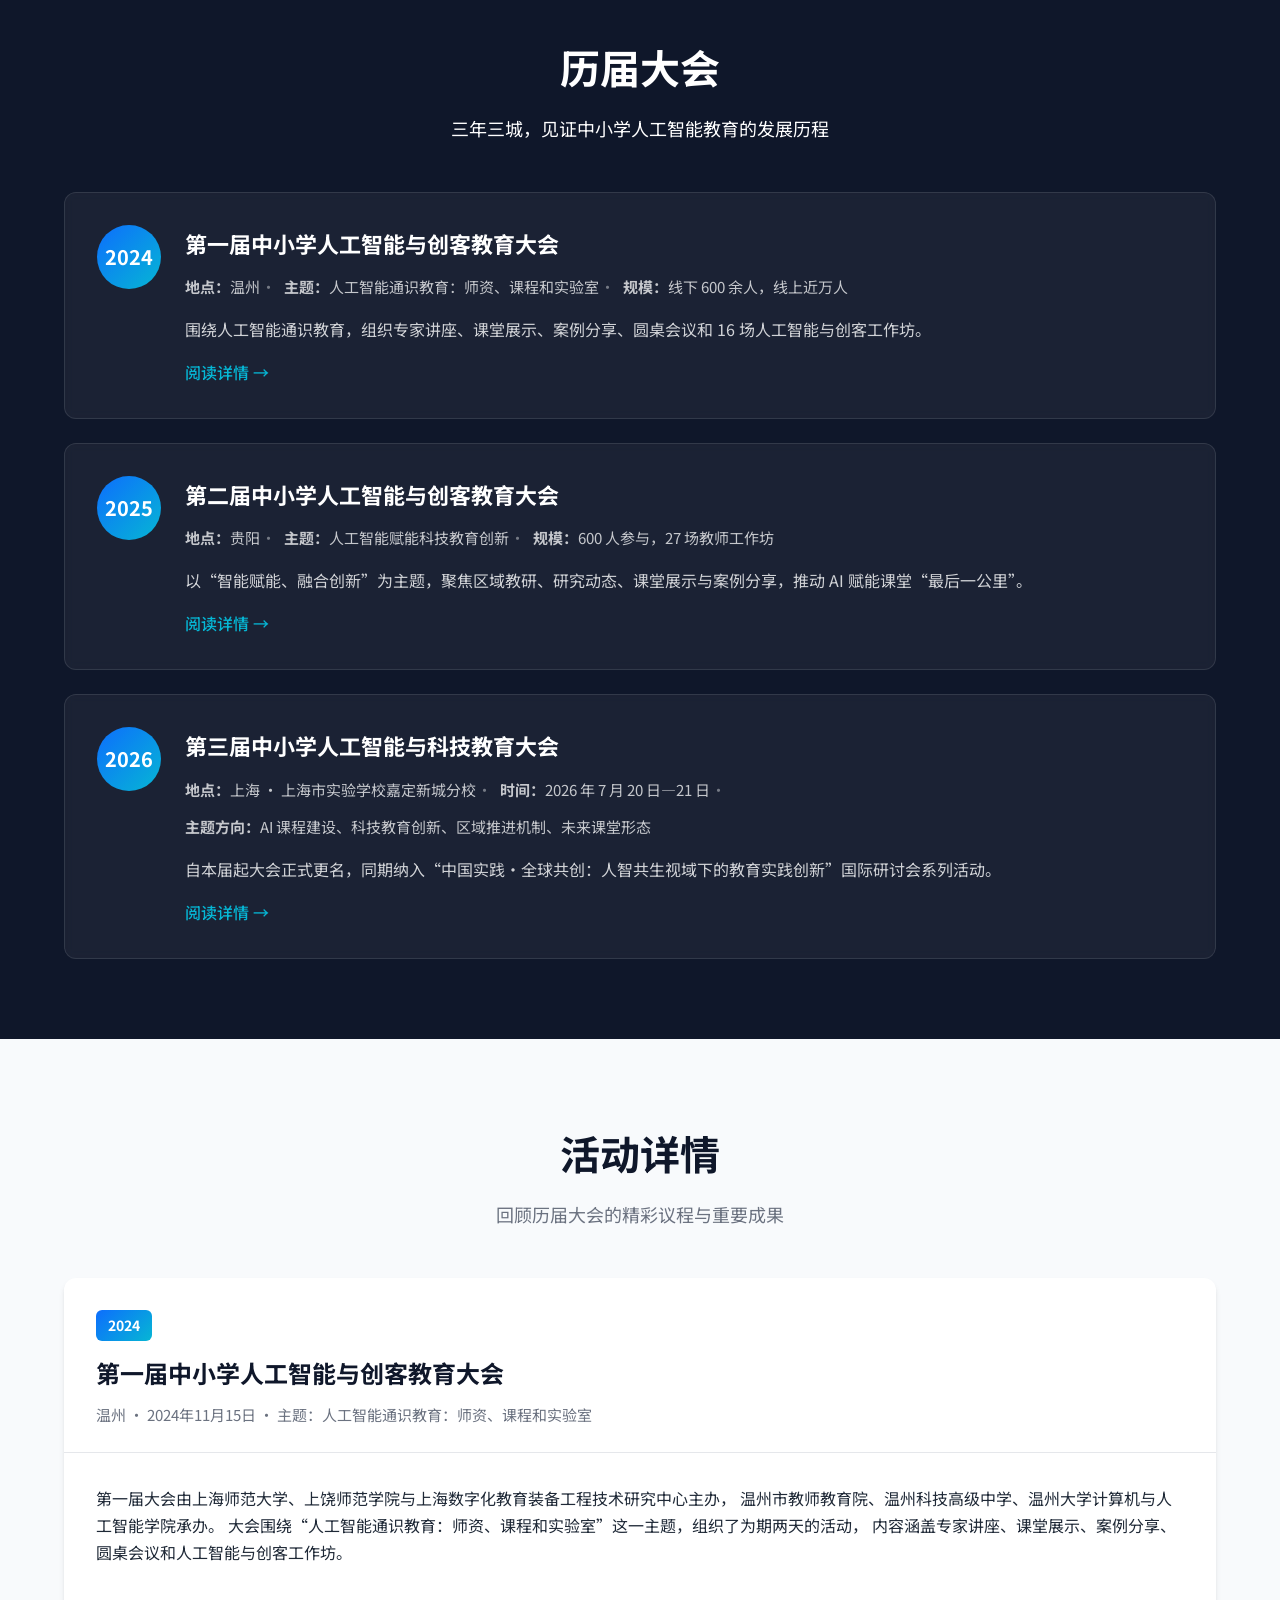
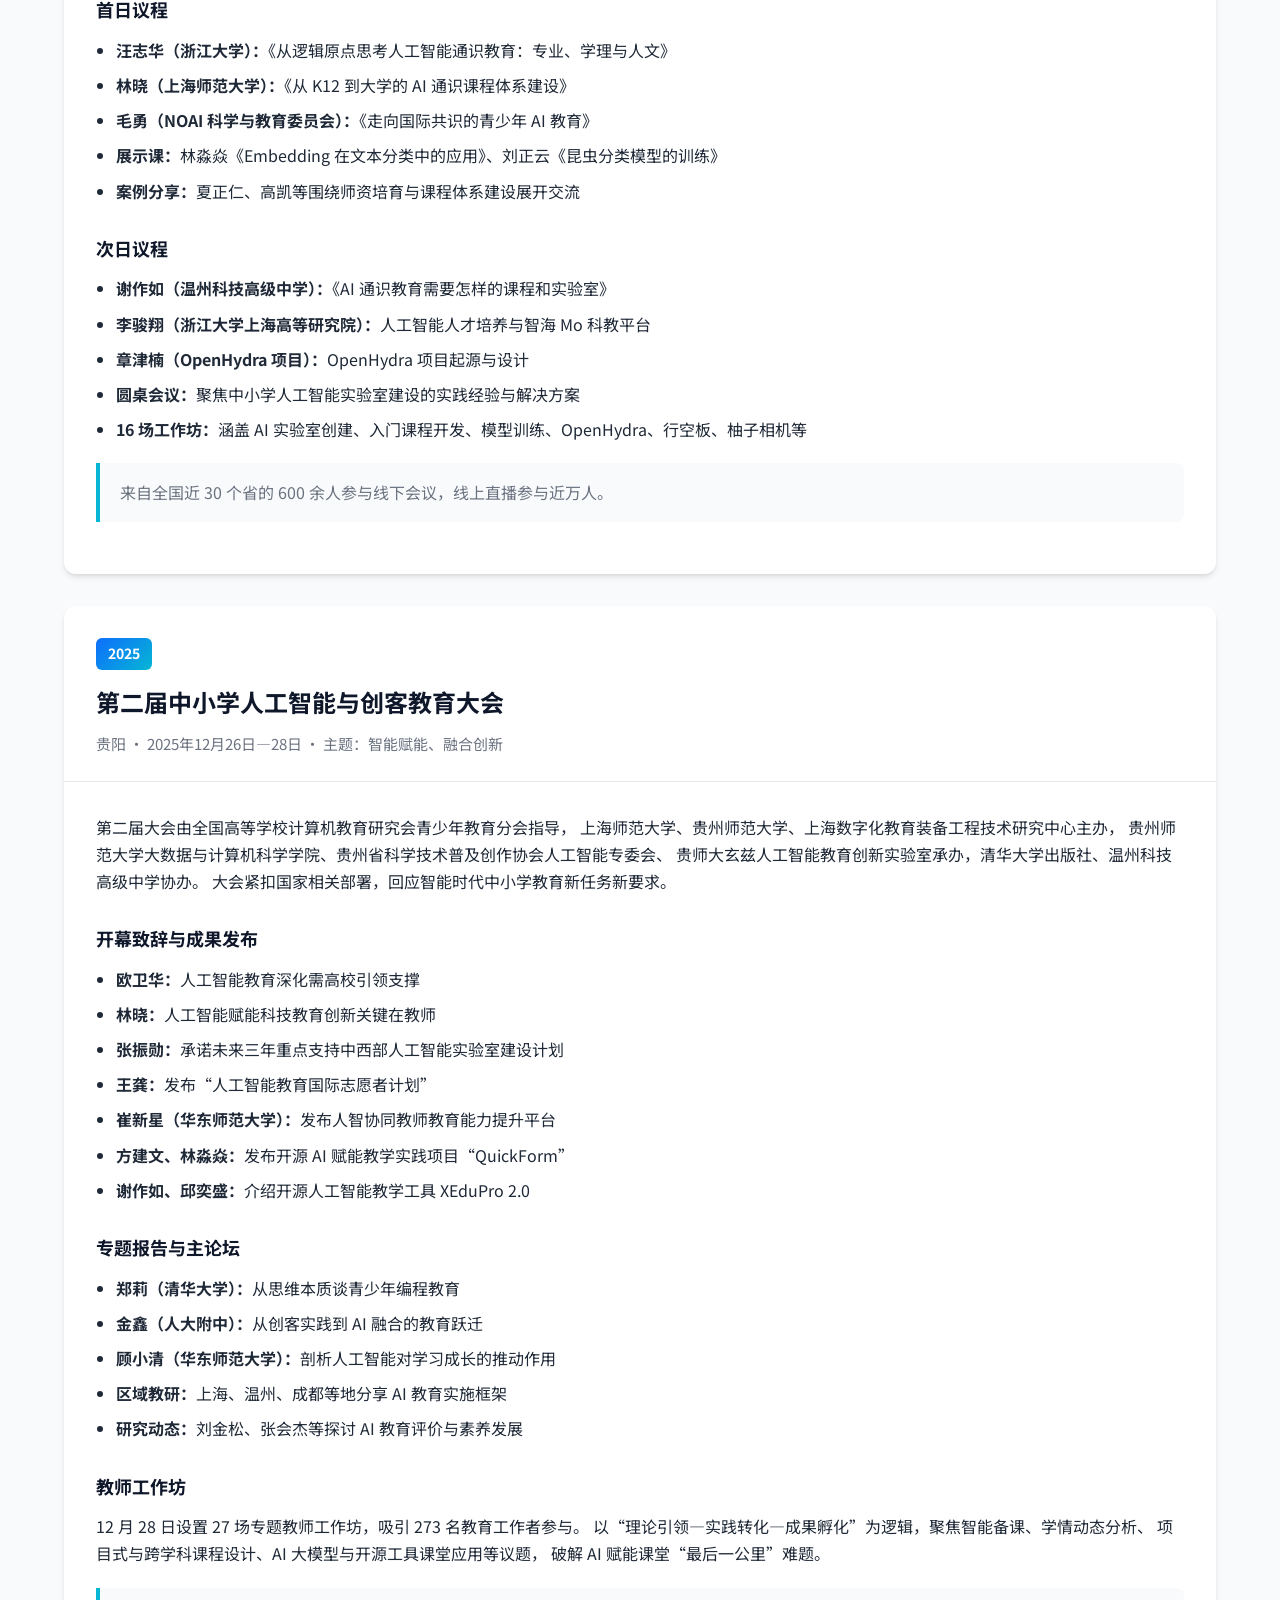
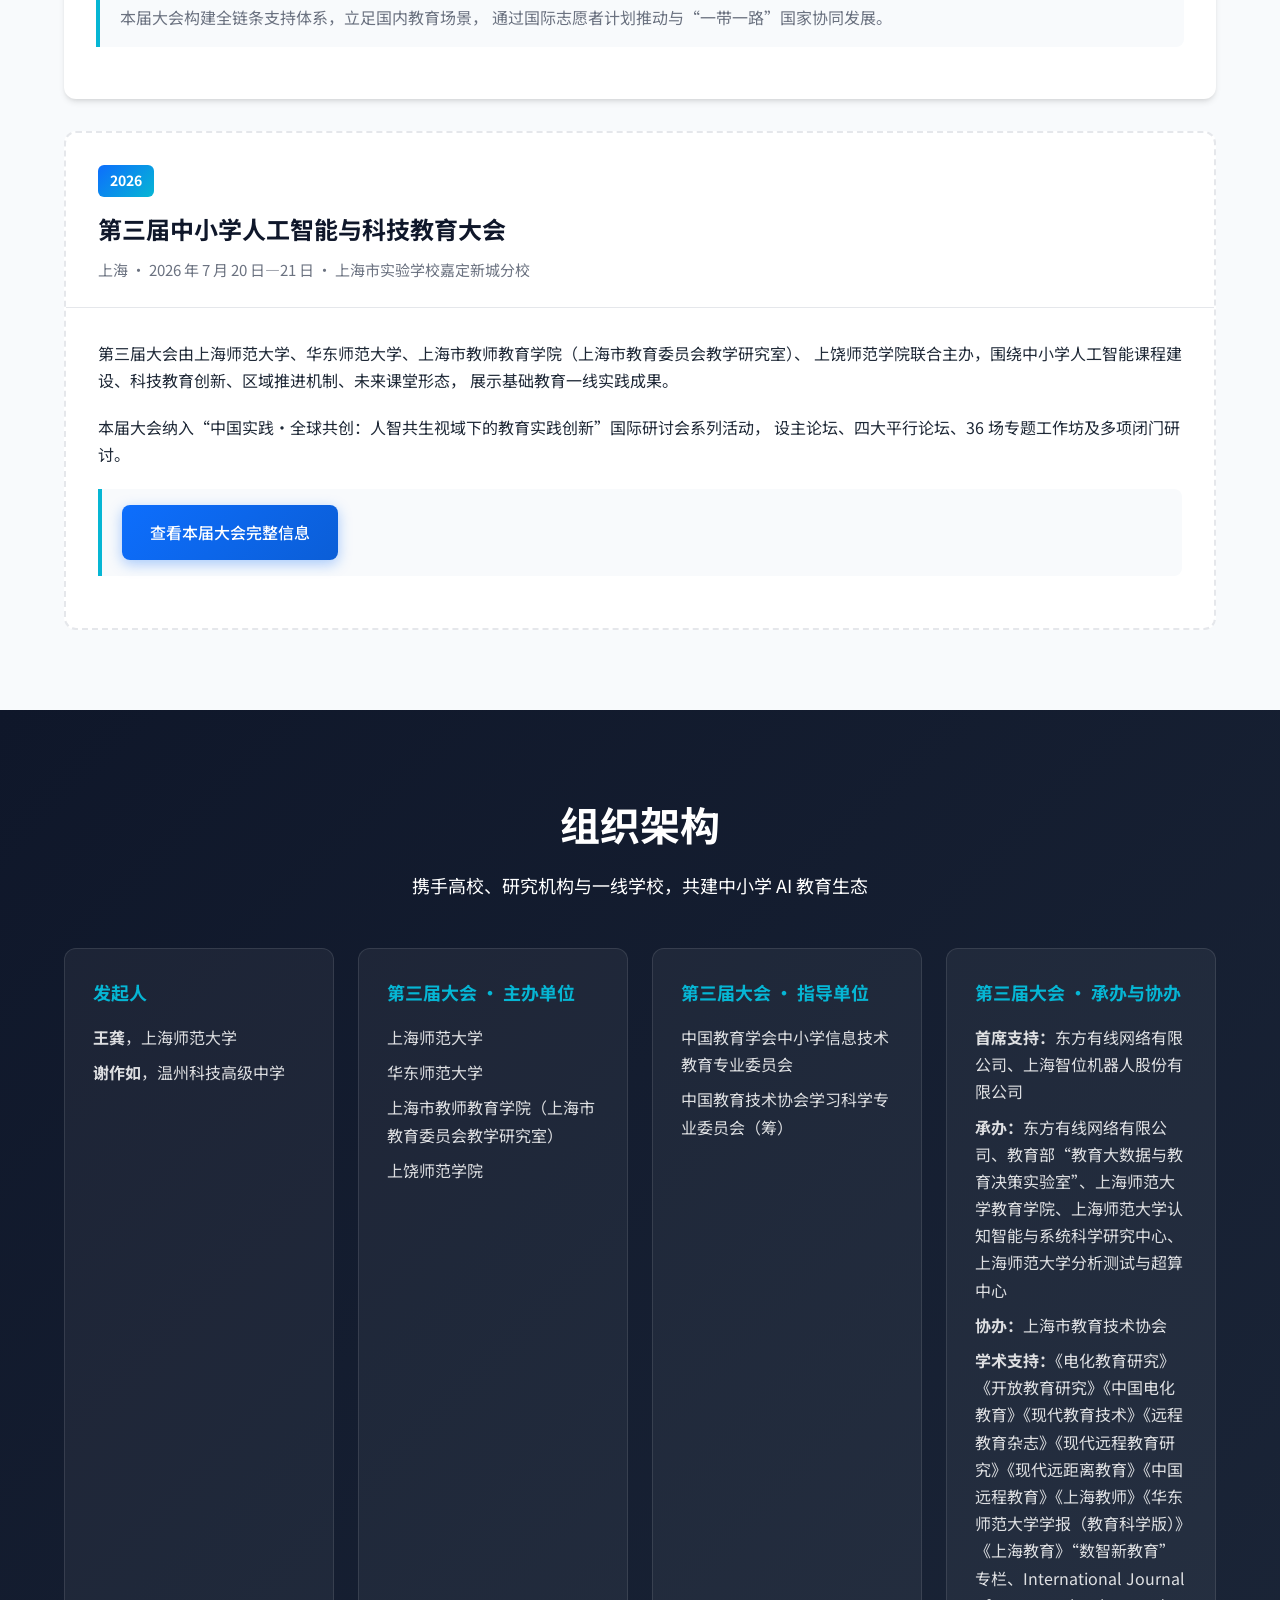
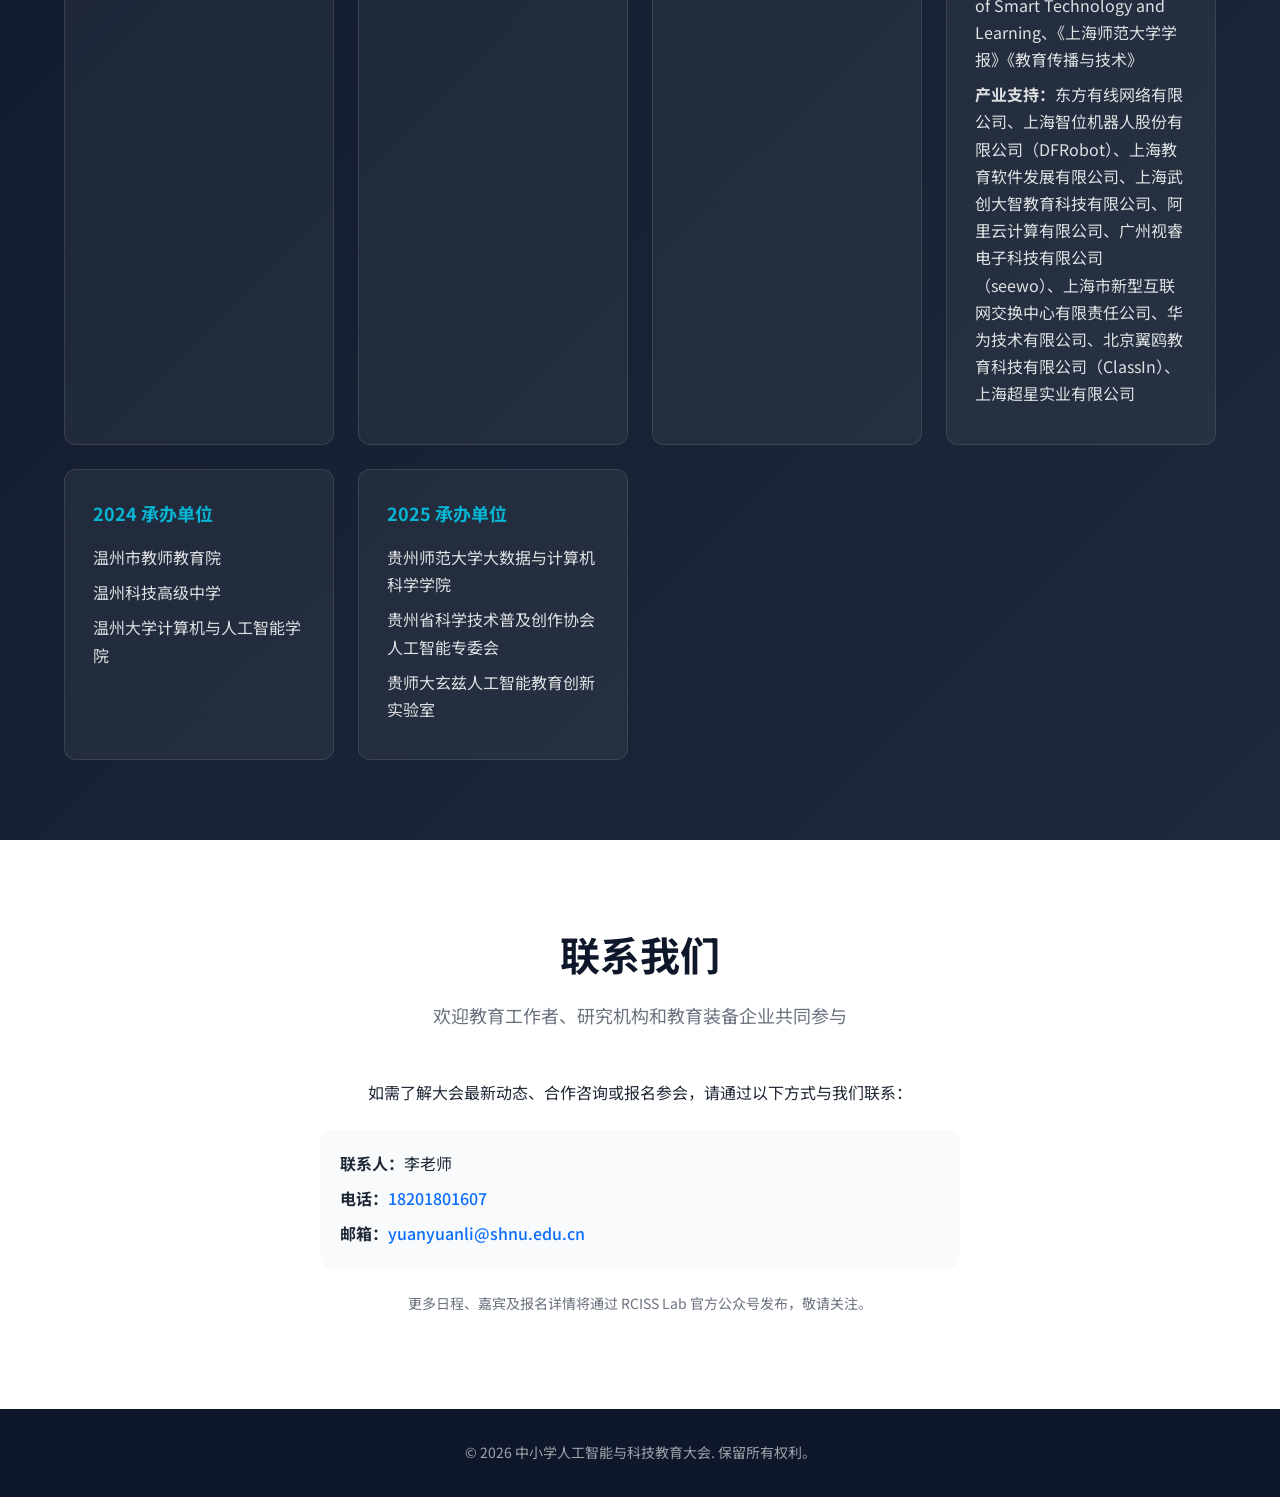
==== commit 0edb29a7: "谢作如 更新" ====
--- a/index.html
+++ b/index.html
@@ -23,10 +23,21 @@
         </button>
         <ul id="nav-menu" class="nav-menu">
           <li><a class="active" href="index.html" aria-current="page">大会简介</a></li>
-          <li><a href="current.html">本届大会</a></li>
+          <li class="has-dropdown">
+            <a href="current.html">本届大会</a>
+            <ul class="dropdown-menu">
+              <li><a href="current.html#overview">会议概况</a></li>
+              <li><a href="current.html#agenda">议程总览</a></li>
+              <li><a href="current.html#main-forum">主论坛</a></li>
+              <li><a href="current.html#forums">平行论坛</a></li>
+              <li><a href="current.html#workshops">专题工作坊</a></li>
+              <li><a href="current.html#closed">闭门会议</a></li>
+              <li><a href="current.html#map">会议地图</a></li>
+              <li><a href="current.html#organizers">组织架构</a></li>
+              <li><a href="current.html#register">报名须知</a></li>
+            </ul>
+          </li>
           <li><a href="#history">历届大会</a></li>
-          <li><a href="current.html#map">会议地图</a></li>
-          <li><a href="#organizers">组织架构</a></li>
           <li><a href="#contact">联系我们</a></li>
         </ul>
       </nav>
@@ -359,6 +370,16 @@
         navMenu.classList.remove('open');
       });
     });
+
+    document.querySelectorAll('.has-dropdown > a').forEach(toggle => {
+      toggle.addEventListener('click', (e) => {
+        if (window.innerWidth < 900) {
+          e.preventDefault();
+          const parent = toggle.parentElement;
+          parent.classList.toggle('open');
+        }
+      });
+    });
   </script>
 </body>
 </html>
--- a/assets/css/style.css
+++ b/assets/css/style.css
@@ -179,6 +179,60 @@
   background: rgba(13, 110, 253, 0.08);
 }
 
+/* Dropdown navigation */
+.has-dropdown {
+  position: relative;
+}
+
+.has-dropdown > a::after {
+  content: "▼";
+  display: inline-block;
+  margin-left: 0.35rem;
+  font-size: 0.65rem;
+  vertical-align: middle;
+}
+
+.dropdown-menu {
+  display: none;
+  margin: 0.25rem 0 0;
+  padding: 0.5rem;
+  list-style: none;
+  background: #fff;
+  border: 1px solid var(--color-border);
+  border-radius: var(--radius);
+  box-shadow: var(--shadow-lg);
+}
+
+.dropdown-menu a {
+  padding: 0.5rem 0.875rem;
+  font-size: 0.9375rem;
+  color: var(--color-text);
+  border-radius: 0.375rem;
+}
+
+.dropdown-menu a:hover {
+  background: var(--color-bg-alt);
+}
+
+.has-dropdown.open .dropdown-menu,
+.has-dropdown:hover .dropdown-menu {
+  display: block;
+}
+
+.site-header-dark .dropdown-menu {
+  background: rgba(26, 11, 46, 0.98);
+  border-color: rgba(255, 255, 255, 0.15);
+}
+
+.site-header-dark .dropdown-menu a {
+  color: #e2e8f0;
+}
+
+.site-header-dark .dropdown-menu a:hover {
+  background: rgba(255, 255, 255, 0.1);
+  color: #fff;
+}
+
 .site-header-dark {
   background: rgba(26, 11, 46, 0.95);
   border-bottom-color: rgba(255, 255, 255, 0.1);
@@ -233,6 +287,23 @@
     visibility: visible;
     transform: none;
   }
+
+  .has-dropdown > a::after {
+    margin-left: 0.25rem;
+  }
+
+  .dropdown-menu {
+    position: absolute;
+    top: calc(100% + 0.5rem);
+    left: 0;
+    min-width: 13rem;
+    margin: 0;
+  }
+
+  .has-dropdown:hover .dropdown-menu,
+  .has-dropdown.open .dropdown-menu {
+    display: block;
+  }
 }
 
 /* Hero */
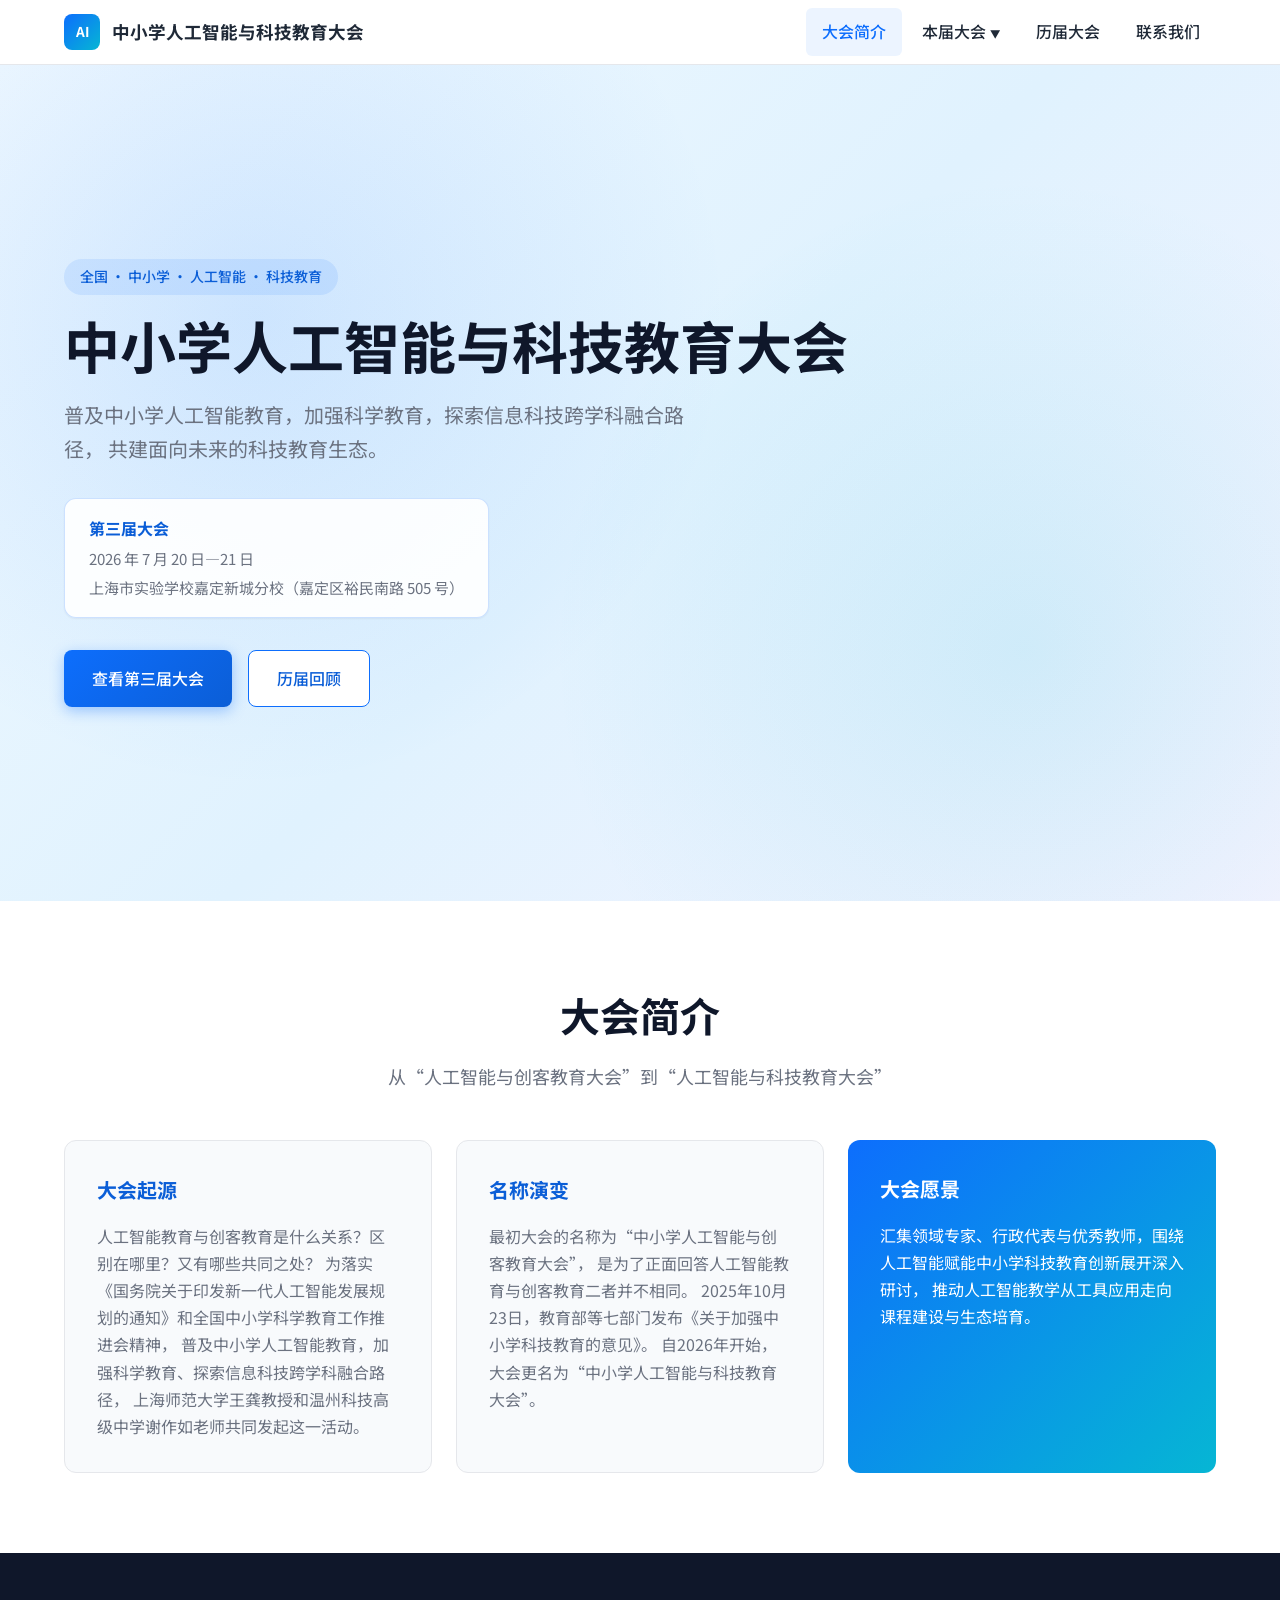
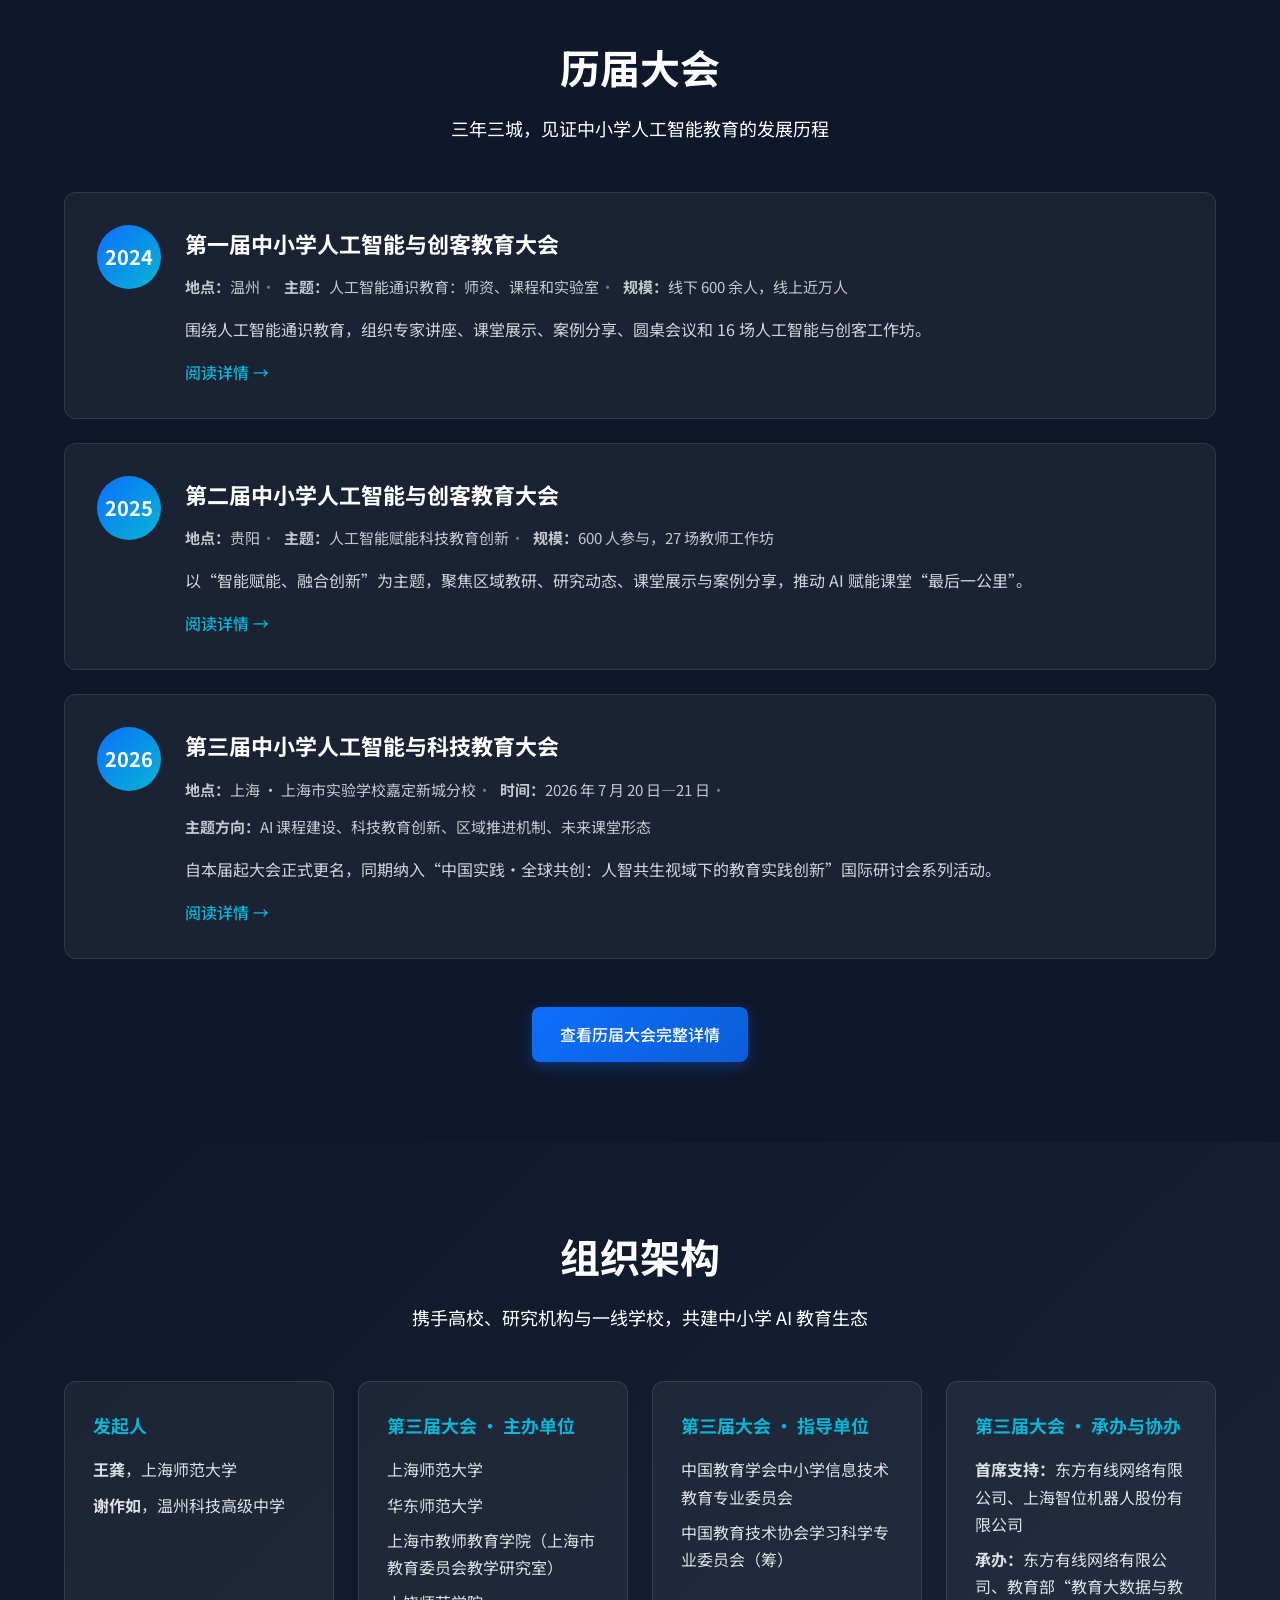
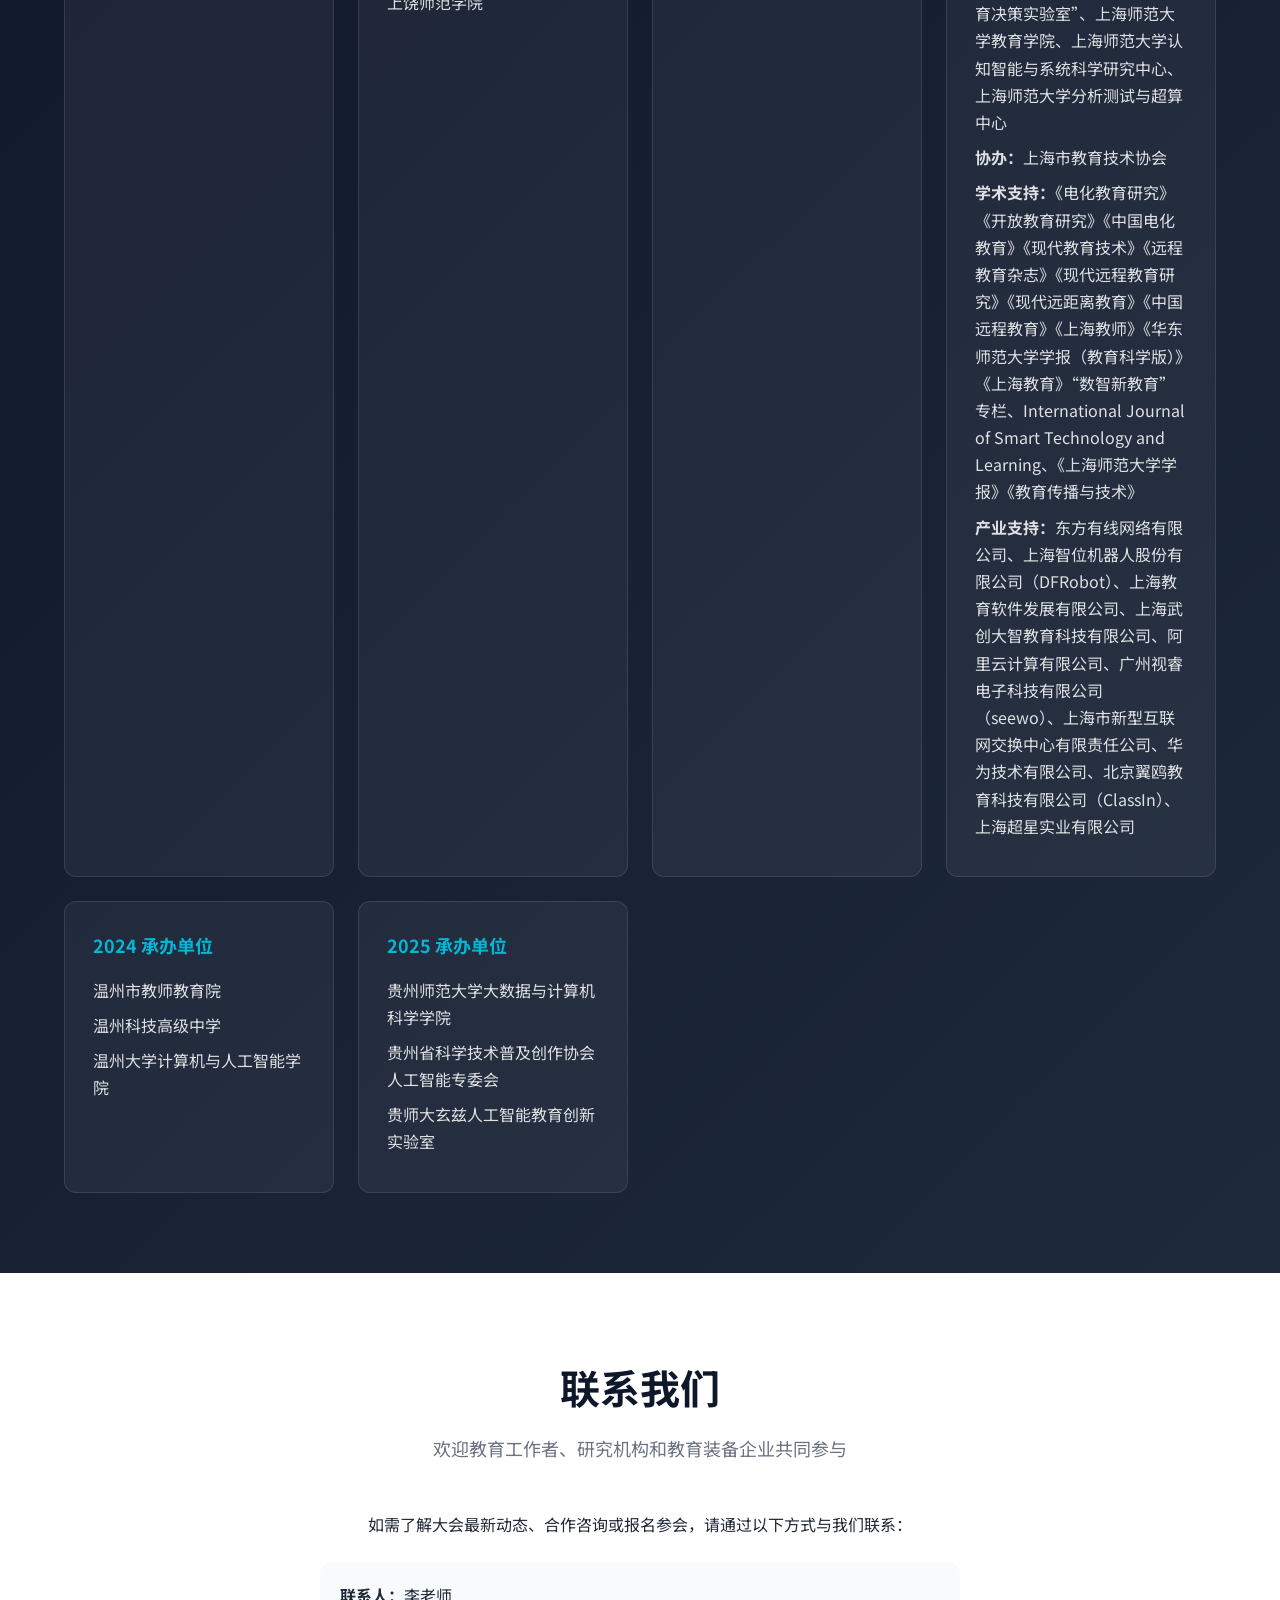
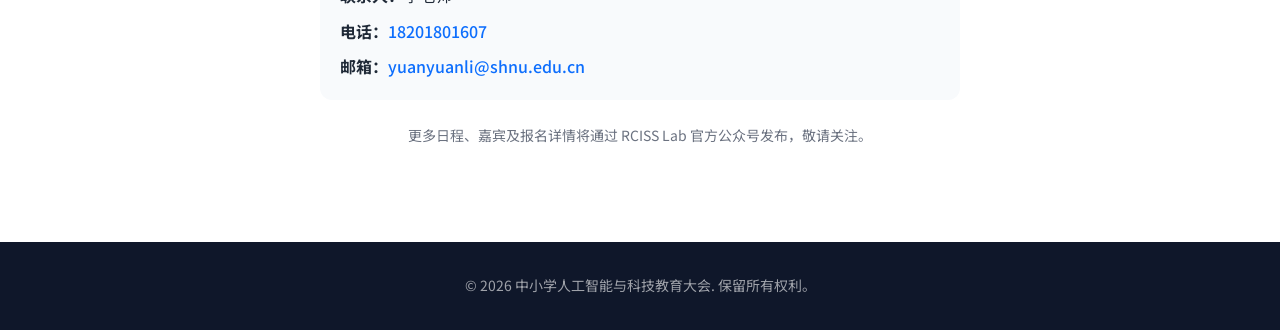
==== commit 17f75cc2: "谢作如 更新" ====
--- a/index.html
+++ b/index.html
@@ -37,7 +37,7 @@
               <li><a href="current.html#register">报名须知</a></li>
             </ul>
           </li>
-          <li><a href="#history">历届大会</a></li>
+          <li><a href="history.html">历届大会</a></li>
           <li><a href="#contact">联系我们</a></li>
         </ul>
       </nav>
@@ -121,7 +121,7 @@
                 <li><strong>规模：</strong>线下 600 余人，线上近万人</li>
               </ul>
               <p>围绕人工智能通识教育，组织专家讲座、课堂展示、案例分享、圆桌会议和 16 场人工智能与创客工作坊。</p>
-              <a class="link-arrow" href="#conf-2024">阅读详情</a>
+              <a class="link-arrow" href="history.html#conf-2024">阅读详情</a>
             </div>
           </article>
           <article class="timeline-item">
@@ -134,7 +134,7 @@
                 <li><strong>规模：</strong>600 人参与，27 场教师工作坊</li>
               </ul>
               <p>以“智能赋能、融合创新”为主题，聚焦区域教研、研究动态、课堂展示与案例分享，推动 AI 赋能课堂“最后一公里”。</p>
-              <a class="link-arrow" href="#conf-2025">阅读详情</a>
+              <a class="link-arrow" href="history.html#conf-2025">阅读详情</a>
             </div>
           </article>
           <article class="timeline-item">
@@ -151,118 +151,9 @@
             </div>
           </article>
         </div>
-      </div>
-    </section>
-
-    <section id="details" class="section details">
-      <div class="container">
-        <div class="section-header">
-          <h2>活动详情</h2>
-          <p class="section-lead">回顾历届大会的精彩议程与重要成果</p>
-        </div>
-
-        <article id="conf-2024" class="detail-card">
-          <div class="detail-header">
-            <span class="detail-year">2024</span>
-            <h3>第一届中小学人工智能与创客教育大会</h3>
-            <p class="detail-meta">温州 · 2024年11月15日 · 主题：人工智能通识教育：师资、课程和实验室</p>
-          </div>
-          <div class="detail-body">
-            <p>
-              第一届大会由上海师范大学、上饶师范学院与上海数字化教育装备工程技术研究中心主办，
-              温州市教师教育院、温州科技高级中学、温州大学计算机与人工智能学院承办。
-              大会围绕“人工智能通识教育：师资、课程和实验室”这一主题，组织了为期两天的活动，
-              内容涵盖专家讲座、课堂展示、案例分享、圆桌会议和人工智能与创客工作坊。
-            </p>
-            <h4>首日议程</h4>
-            <ul>
-              <li><strong>汪志华（浙江大学）：</strong>《从逻辑原点思考人工智能通识教育：专业、学理与人文》</li>
-              <li><strong>林晓（上海师范大学）：</strong>《从 K12 到大学的 AI 通识课程体系建设》</li>
-              <li><strong>毛勇（NOAI 科学与教育委员会）：</strong>《走向国际共识的青少年 AI 教育》</li>
-              <li><strong>展示课：</strong>林淼焱《Embedding 在文本分类中的应用》、刘正云《昆虫分类模型的训练》</li>
-              <li><strong>案例分享：</strong>夏正仁、高凯等围绕师资培育与课程体系建设展开交流</li>
-            </ul>
-            <h4>次日议程</h4>
-            <ul>
-              <li><strong>谢作如（温州科技高级中学）：</strong>《AI 通识教育需要怎样的课程和实验室》</li>
-              <li><strong>李骏翔（浙江大学上海高等研究院）：</strong>人工智能人才培养与智海 Mo 科教平台</li>
-              <li><strong>章津楠（OpenHydra 项目）：</strong>OpenHydra 项目起源与设计</li>
-              <li><strong>圆桌会议：</strong>聚焦中小学人工智能实验室建设的实践经验与解决方案</li>
-              <li><strong>16 场工作坊：</strong>涵盖 AI 实验室创建、入门课程开发、模型训练、OpenHydra、行空板、柚子相机等</li>
-            </ul>
-            <p class="detail-summary">
-              来自全国近 30 个省的 600 余人参与线下会议，线上直播参与近万人。
-            </p>
-          </div>
-        </article>
-
-        <article id="conf-2025" class="detail-card">
-          <div class="detail-header">
-            <span class="detail-year">2025</span>
-            <h3>第二届中小学人工智能与创客教育大会</h3>
-            <p class="detail-meta">贵阳 · 2025年12月26日—28日 · 主题：智能赋能、融合创新</p>
-          </div>
-          <div class="detail-body">
-            <p>
-              第二届大会由全国高等学校计算机教育研究会青少年教育分会指导，
-              上海师范大学、贵州师范大学、上海数字化教育装备工程技术研究中心主办，
-              贵州师范大学大数据与计算机科学学院、贵州省科学技术普及创作协会人工智能专委会、
-              贵师大玄兹人工智能教育创新实验室承办，清华大学出版社、温州科技高级中学协办。
-              大会紧扣国家相关部署，回应智能时代中小学教育新任务新要求。
-            </p>
-            <h4>开幕致辞与成果发布</h4>
-            <ul>
-              <li><strong>欧卫华：</strong>人工智能教育深化需高校引领支撑</li>
-              <li><strong>林晓：</strong>人工智能赋能科技教育创新关键在教师</li>
-              <li><strong>张振勋：</strong>承诺未来三年重点支持中西部人工智能实验室建设计划</li>
-              <li><strong>王龚：</strong>发布“人工智能教育国际志愿者计划”</li>
-              <li><strong>崔新星（华东师范大学）：</strong>发布人智协同教师教育能力提升平台</li>
-              <li><strong>方建文、林淼焱：</strong>发布开源 AI 赋能教学实践项目“QuickForm”</li>
-              <li><strong>谢作如、邱奕盛：</strong>介绍开源人工智能教学工具 XEduPro 2.0</li>
-            </ul>
-            <h4>专题报告与主论坛</h4>
-            <ul>
-              <li><strong>郑莉（清华大学）：</strong>从思维本质谈青少年编程教育</li>
-              <li><strong>金鑫（人大附中）：</strong>从创客实践到 AI 融合的教育跃迁</li>
-              <li><strong>顾小清（华东师范大学）：</strong>剖析人工智能对学习成长的推动作用</li>
-              <li><strong>区域教研：</strong>上海、温州、成都等地分享 AI 教育实施框架</li>
-              <li><strong>研究动态：</strong>刘金松、张会杰等探讨 AI 教育评价与素养发展</li>
-            </ul>
-            <h4>教师工作坊</h4>
-            <p>
-              12 月 28 日设置 27 场专题教师工作坊，吸引 273 名教育工作者参与。
-              以“理论引领—实践转化—成果孵化”为逻辑，聚焦智能备课、学情动态分析、
-              项目式与跨学科课程设计、AI 大模型与开源工具课堂应用等议题，
-              破解 AI 赋能课堂“最后一公里”难题。
-            </p>
-            <p class="detail-summary">
-              本届大会构建全链条支持体系，立足国内教育场景，
-              通过国际志愿者计划推动与“一带一路”国家协同发展。
-            </p>
-          </div>
-        </article>
-
-        <article id="conf-2026" class="detail-card upcoming">
-          <div class="detail-header">
-            <span class="detail-year">2026</span>
-            <h3>第三届中小学人工智能与科技教育大会</h3>
-            <p class="detail-meta">上海 · 2026 年 7 月 20 日—21 日 · 上海市实验学校嘉定新城分校</p>
-          </div>
-          <div class="detail-body">
-            <p>
-              第三届大会由上海师范大学、华东师范大学、上海市教师教育学院（上海市教育委员会教学研究室）、
-              上饶师范学院联合主办，围绕中小学人工智能课程建设、科技教育创新、区域推进机制、未来课堂形态，
-              展示基础教育一线实践成果。
-            </p>
-            <p>
-              本届大会纳入“中国实践·全球共创：人智共生视域下的教育实践创新”国际研讨会系列活动，
-              设主论坛、四大平行论坛、36 场专题工作坊及多项闭门研讨。
-            </p>
-            <p class="detail-summary">
-              <a class="btn btn-primary" href="current.html">查看本届大会完整信息</a>
-            </p>
-          </div>
-        </article>
+        <div class="section-cta">
+          <a class="btn btn-primary" href="history.html">查看历届大会完整详情</a>
+        </div>
       </div>
     </section>
 
--- a/assets/css/style.css
+++ b/assets/css/style.css
@@ -192,6 +192,16 @@
   vertical-align: middle;
 }
 
+.has-dropdown::before {
+  content: "";
+  position: absolute;
+  top: 100%;
+  left: 0;
+  width: 100%;
+  height: 0.75rem;
+  background: transparent;
+}
+
 .dropdown-menu {
   display: none;
   margin: 0.25rem 0 0;
@@ -397,6 +407,26 @@
     repeating-linear-gradient(-45deg, rgba(255, 255, 255, 0.03) 0px, rgba(255, 255, 255, 0.03) 1px, transparent 1px, transparent 30px);
 }
 
+.hero-history {
+  background: linear-gradient(135deg, #fff7ed 0%, #ffedd5 50%, #fef3c7 100%);
+}
+
+.hero-history .hero-decoration {
+  background:
+    radial-gradient(circle at 20% 30%, rgba(245, 158, 11, 0.12) 0%, transparent 40%),
+    radial-gradient(circle at 80% 70%, rgba(249, 115, 22, 0.1) 0%, transparent 40%);
+}
+
+.hero-history .hero-label {
+  color: #92400e;
+  background: rgba(245, 158, 11, 0.12);
+}
+
+.hero-history h1,
+.hero-history .hero-subtitle {
+  color: #431407;
+}
+
 .hero-current h1,
 .hero-current .hero-subtitle {
   color: #fff;
@@ -548,6 +578,11 @@
   margin: 0;
   font-size: 1.125rem;
   color: var(--color-text-light);
+}
+
+.section-cta {
+  text-align: center;
+  margin-top: 3rem;
 }
 
 /* About */
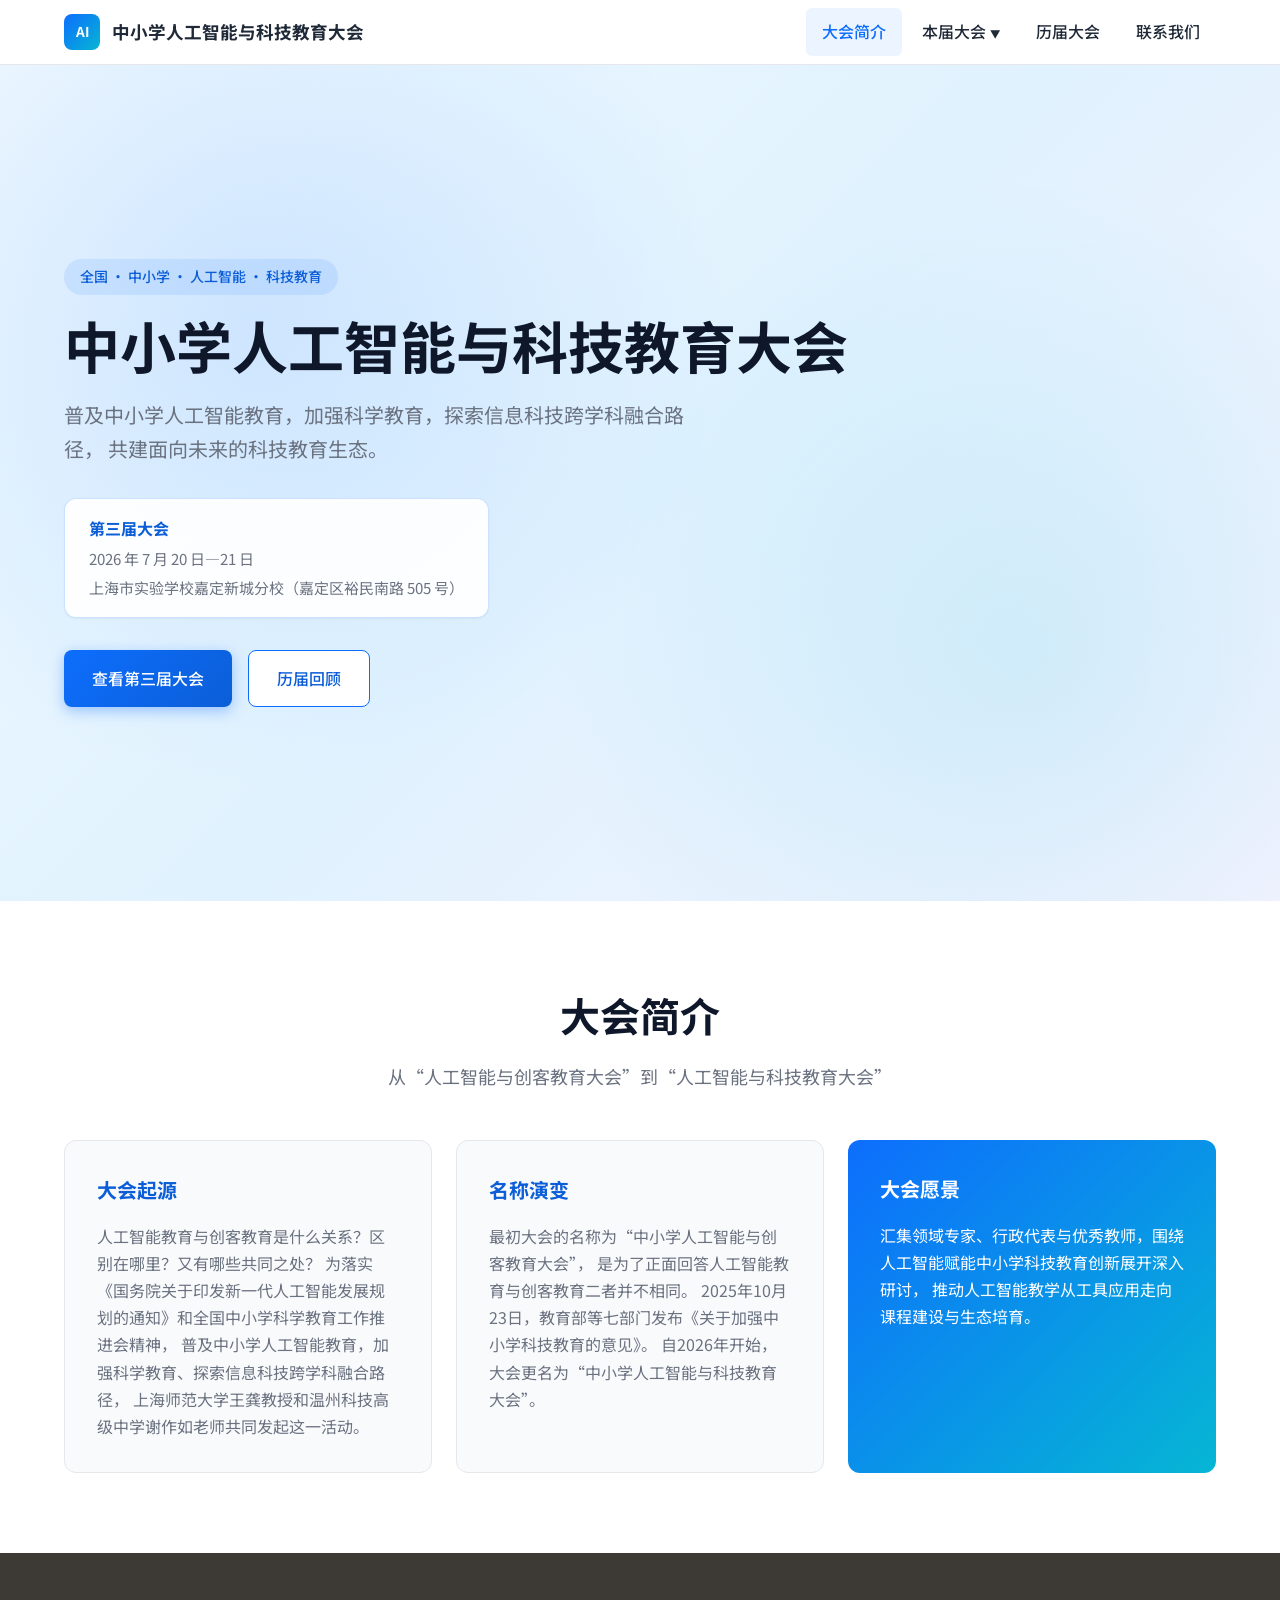
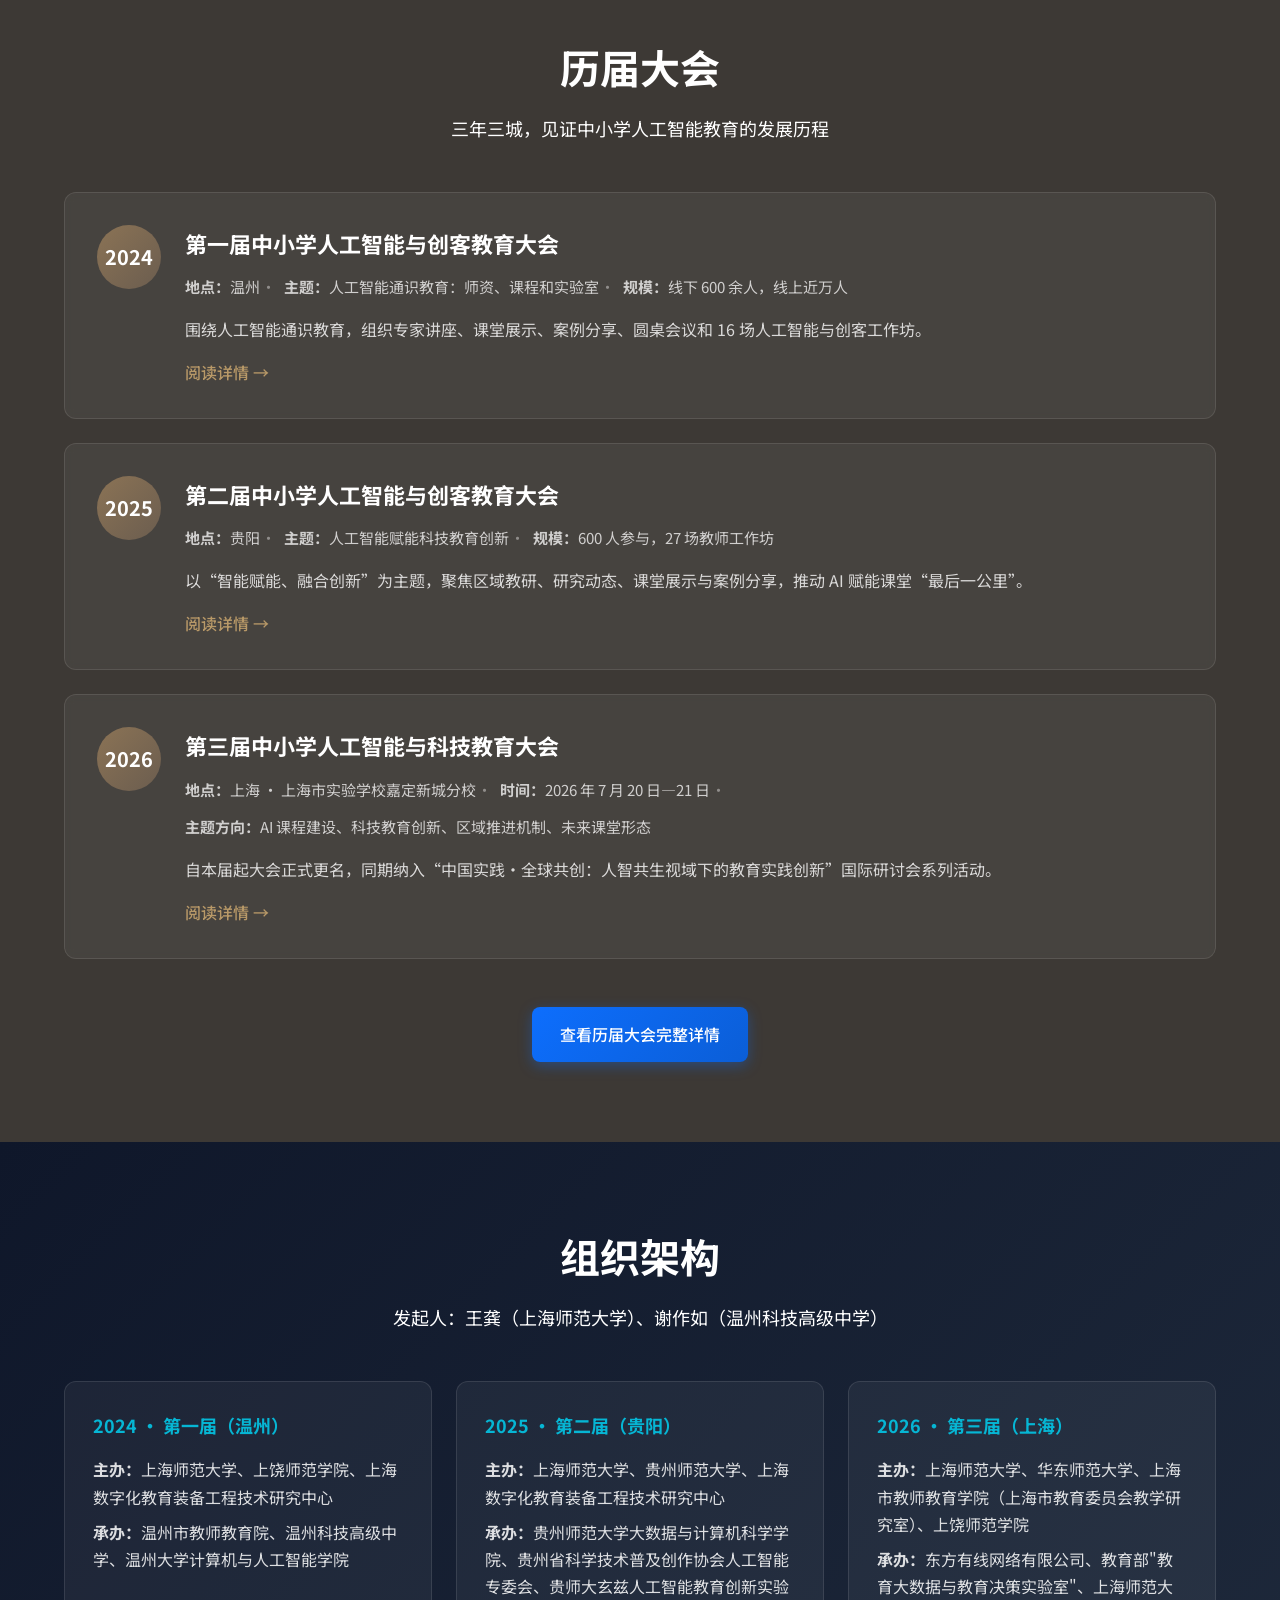
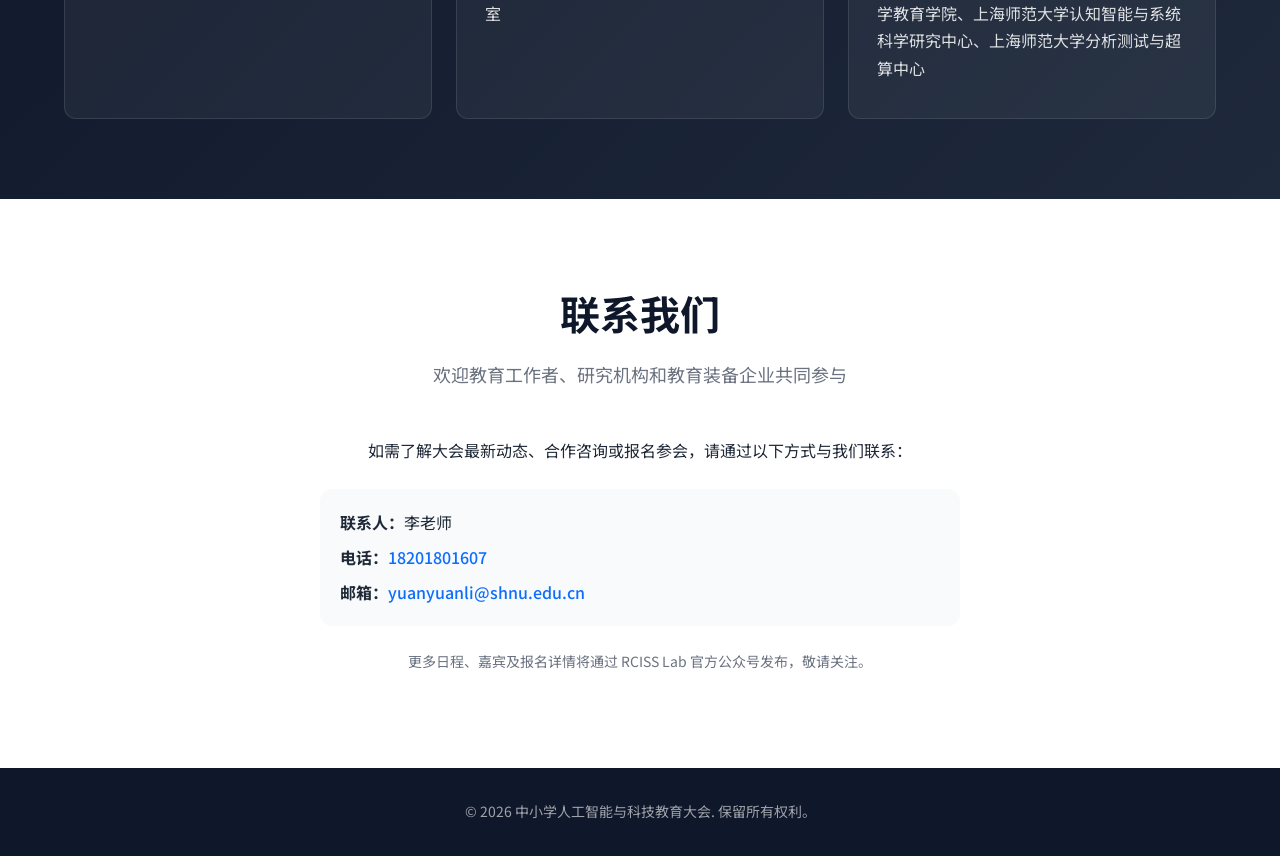
==== commit ed52f8ed: "谢作如 提交" ====
--- a/index.html
+++ b/index.html
@@ -161,56 +161,28 @@
       <div class="container">
         <div class="section-header light">
           <h2>组织架构</h2>
-          <p class="section-lead">携手高校、研究机构与一线学校，共建中小学 AI 教育生态</p>
+          <p class="section-lead">发起人：王龚（上海师范大学）、谢作如（温州科技高级中学）</p>
         </div>
         <div class="organizer-grid">
           <div class="organizer-card">
-            <h3>发起人</h3>
+            <h3>2024 · 第一届（温州）</h3>
             <ul>
-              <li><strong>王龚</strong>，上海师范大学</li>
-              <li><strong>谢作如</strong>，温州科技高级中学</li>
+              <li><strong>主办：</strong>上海师范大学、上饶师范学院、上海数字化教育装备工程技术研究中心</li>
+              <li><strong>承办：</strong>温州市教师教育院、温州科技高级中学、温州大学计算机与人工智能学院</li>
             </ul>
           </div>
           <div class="organizer-card">
-            <h3>第三届大会 · 主办单位</h3>
+            <h3>2025 · 第二届（贵阳）</h3>
             <ul>
-              <li>上海师范大学</li>
-              <li>华东师范大学</li>
-              <li>上海市教师教育学院（上海市教育委员会教学研究室）</li>
-              <li>上饶师范学院</li>
+              <li><strong>主办：</strong>上海师范大学、贵州师范大学、上海数字化教育装备工程技术研究中心</li>
+              <li><strong>承办：</strong>贵州师范大学大数据与计算机科学学院、贵州省科学技术普及创作协会人工智能专委会、贵师大玄兹人工智能教育创新实验室</li>
             </ul>
           </div>
           <div class="organizer-card">
-            <h3>第三届大会 · 指导单位</h3>
+            <h3>2026 · 第三届（上海）</h3>
             <ul>
-              <li>中国教育学会中小学信息技术教育专业委员会</li>
-              <li>中国教育技术协会学习科学专业委员会（筹）</li>
-            </ul>
-          </div>
-          <div class="organizer-card">
-            <h3>第三届大会 · 承办与协办</h3>
-            <ul>
-              <li><strong>首席支持：</strong>东方有线网络有限公司、上海智位机器人股份有限公司</li>
-              <li><strong>承办：</strong>东方有线网络有限公司、教育部“教育大数据与教育决策实验室”、上海师范大学教育学院、上海师范大学认知智能与系统科学研究中心、上海师范大学分析测试与超算中心</li>
-              <li><strong>协办：</strong>上海市教育技术协会</li>
-              <li><strong>学术支持：</strong>《电化教育研究》《开放教育研究》《中国电化教育》《现代教育技术》《远程教育杂志》《现代远程教育研究》《现代远距离教育》《中国远程教育》《上海教师》《华东师范大学学报（教育科学版）》《上海教育》“数智新教育”专栏、International Journal of Smart Technology and Learning、《上海师范大学学报》《教育传播与技术》</li>
-              <li><strong>产业支持：</strong>东方有线网络有限公司、上海智位机器人股份有限公司（DFRobot）、上海教育软件发展有限公司、上海武创大智教育科技有限公司、阿里云计算有限公司、广州视睿电子科技有限公司（seewo）、上海市新型互联网交换中心有限责任公司、华为技术有限公司、北京翼鸥教育科技有限公司（ClassIn）、上海超星实业有限公司</li>
-            </ul>
-          </div>
-          <div class="organizer-card">
-            <h3>2024 承办单位</h3>
-            <ul>
-              <li>温州市教师教育院</li>
-              <li>温州科技高级中学</li>
-              <li>温州大学计算机与人工智能学院</li>
-            </ul>
-          </div>
-          <div class="organizer-card">
-            <h3>2025 承办单位</h3>
-            <ul>
-              <li>贵州师范大学大数据与计算机科学学院</li>
-              <li>贵州省科学技术普及创作协会人工智能专委会</li>
-              <li>贵师大玄兹人工智能教育创新实验室</li>
+              <li><strong>主办：</strong>上海师范大学、华东师范大学、上海市教师教育学院（上海市教育委员会教学研究室）、上饶师范学院</li>
+              <li><strong>承办：</strong>东方有线网络有限公司、教育部"教育大数据与教育决策实验室"、上海师范大学教育学院、上海师范大学认知智能与系统科学研究中心、上海师范大学分析测试与超算中心</li>
             </ul>
           </div>
         </div>
--- a/assets/css/style.css
+++ b/assets/css/style.css
@@ -408,23 +408,23 @@
 }
 
 .hero-history {
-  background: linear-gradient(135deg, #fff7ed 0%, #ffedd5 50%, #fef3c7 100%);
+  background: linear-gradient(135deg, #f5f3f0 0%, #ebe7e2 50%, #ddd9d3 100%);
 }
 
 .hero-history .hero-decoration {
   background:
-    radial-gradient(circle at 20% 30%, rgba(245, 158, 11, 0.12) 0%, transparent 40%),
-    radial-gradient(circle at 80% 70%, rgba(249, 115, 22, 0.1) 0%, transparent 40%);
+    radial-gradient(circle at 20% 30%, rgba(122, 108, 93, 0.10) 0%, transparent 40%),
+    radial-gradient(circle at 80% 70%, rgba(107, 93, 79, 0.08) 0%, transparent 40%);
 }
 
 .hero-history .hero-label {
-  color: #92400e;
-  background: rgba(245, 158, 11, 0.12);
+  color: #6d5d4f;
+  background: rgba(122, 108, 93, 0.10);
 }
 
 .hero-history h1,
 .hero-history .hero-subtitle {
-  color: #431407;
+  color: #3d3935;
 }
 
 .hero-current h1,
@@ -637,7 +637,7 @@
 
 /* History / Timeline */
 .history {
-  background: var(--color-bg-dark);
+  background: #3d3935;
 }
 
 .timeline {
@@ -650,15 +650,15 @@
   grid-template-columns: auto 1fr;
   gap: 1.5rem;
   padding: 2rem;
-  background: rgba(255, 255, 255, 0.05);
-  border: 1px solid rgba(255, 255, 255, 0.1);
+  background: rgba(255, 248, 240, 0.05);
+  border: 1px solid rgba(255, 248, 240, 0.1);
   border-radius: var(--radius);
   backdrop-filter: blur(4px);
   transition: transform 0.2s, background 0.2s;
 }
 
 .timeline-item:hover {
-  background: rgba(255, 255, 255, 0.08);
+  background: rgba(255, 248, 240, 0.08);
   transform: translateY(-2px);
 }
 
@@ -673,7 +673,7 @@
   font-weight: 700;
   line-height: 1.2;
   color: #fff;
-  background: linear-gradient(135deg, var(--color-primary), var(--color-secondary));
+  background: linear-gradient(135deg, #8b7355, #6b5d4f);
   border-radius: 50%;
 }
 
@@ -721,7 +721,7 @@
   align-items: center;
   gap: 0.25rem;
   font-weight: 500;
-  color: var(--color-secondary);
+  color: #b89968;
 }
 
 .link-arrow::after {
@@ -747,12 +747,12 @@
 
 /* Details */
 .details {
-  background: var(--color-bg-alt);
+  background: #f5f3f0;
 }
 
 .detail-card {
   margin-bottom: 2rem;
-  background: #fff;
+  background: #fdfbf8;
   border-radius: var(--radius);
   box-shadow: var(--shadow-md);
   overflow: hidden;
@@ -779,14 +779,14 @@
   font-size: 0.875rem;
   font-weight: 700;
   color: #fff;
-  background: linear-gradient(135deg, var(--color-primary), var(--color-secondary));
+  background: linear-gradient(135deg, #8b7355, #6b5d4f);
   border-radius: 0.375rem;
 }
 
 .detail-header h3 {
   margin: 0 0 0.5rem;
   font-size: 1.5rem;
-  color: #0f172a;
+  color: #3d3935;
 }
 
 .detail-meta {
@@ -806,7 +806,7 @@
 .detail-body h4 {
   margin: 1.75rem 0 0.75rem;
   font-size: 1.125rem;
-  color: #0f172a;
+  color: #3d3935;
 }
 
 .detail-body ul {
@@ -825,8 +825,8 @@
 
 .detail-summary {
   padding: 1rem 1.25rem;
-  background: var(--color-bg-alt);
-  border-left: 4px solid var(--color-secondary);
+  background: #f0ede8;
+  border-left: 4px solid #b89968;
   border-radius: 0 0.5rem 0.5rem 0;
   color: var(--color-text-light);
 }
